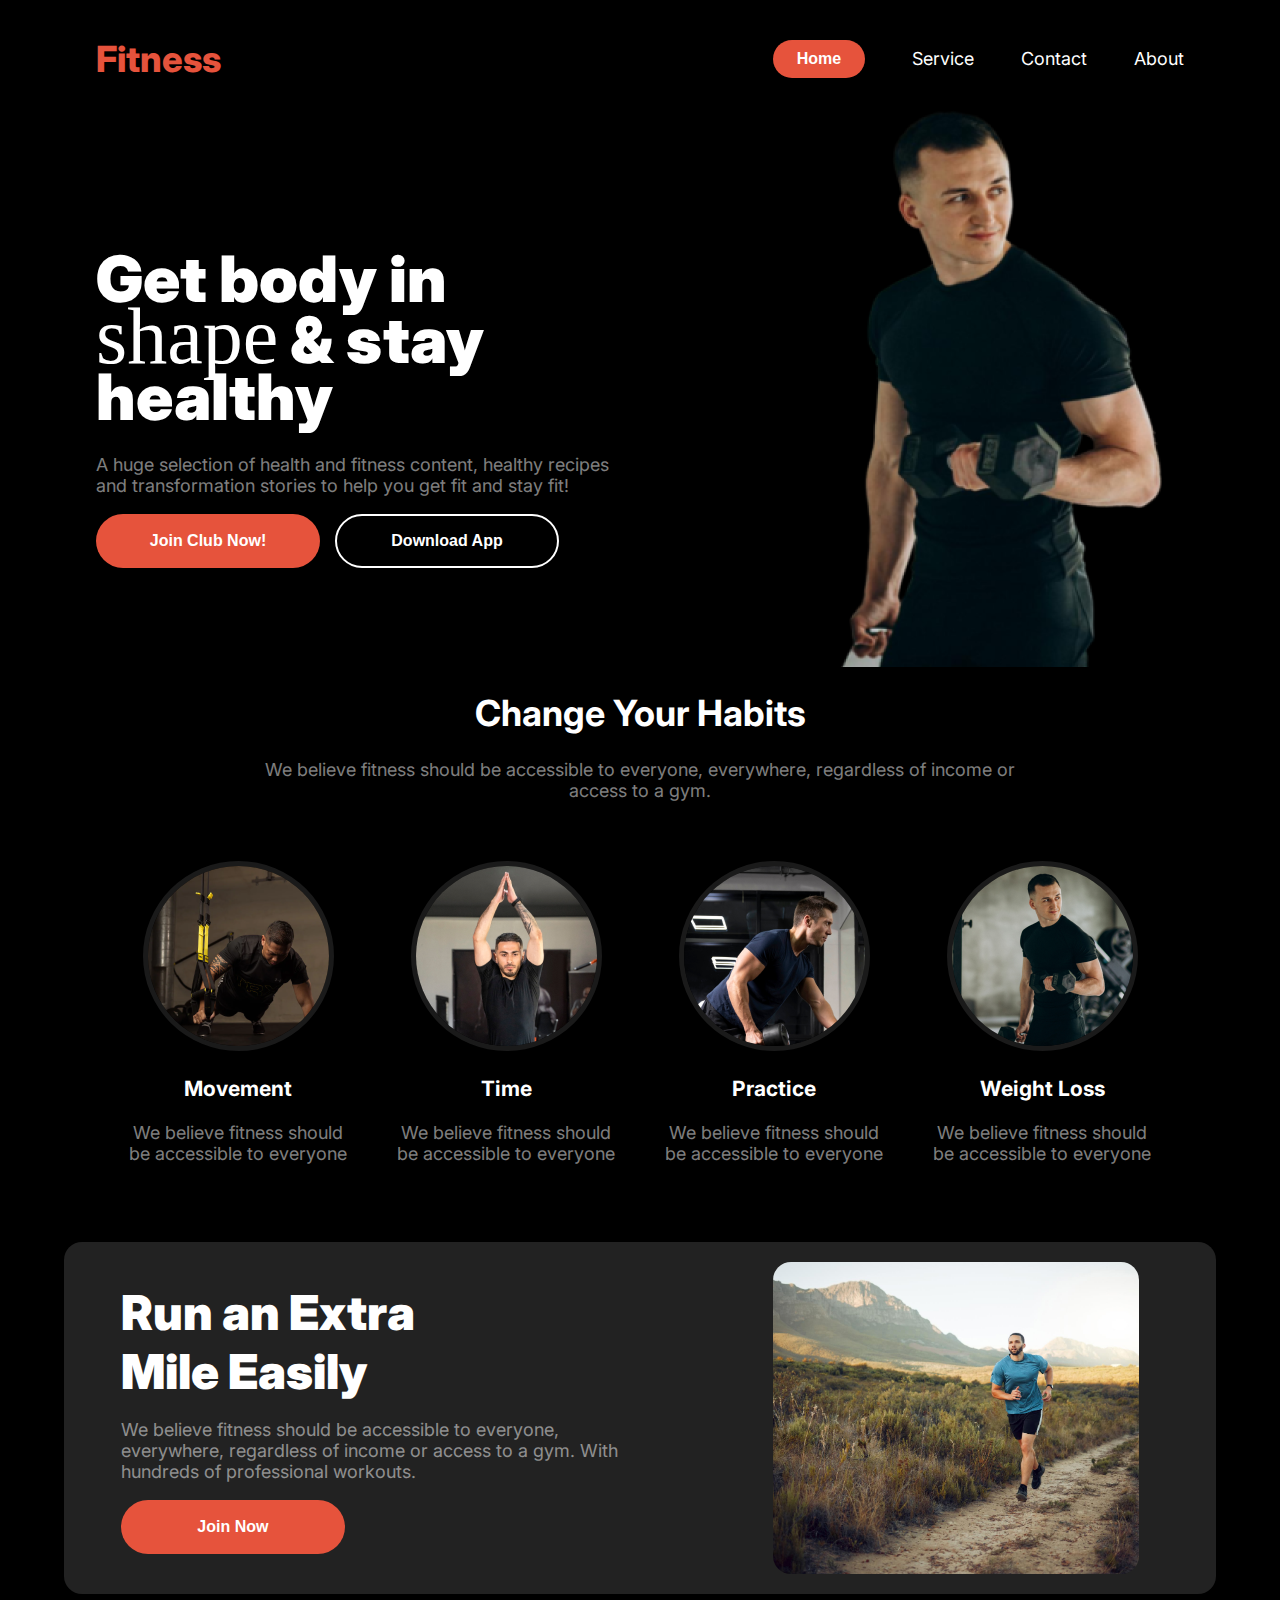
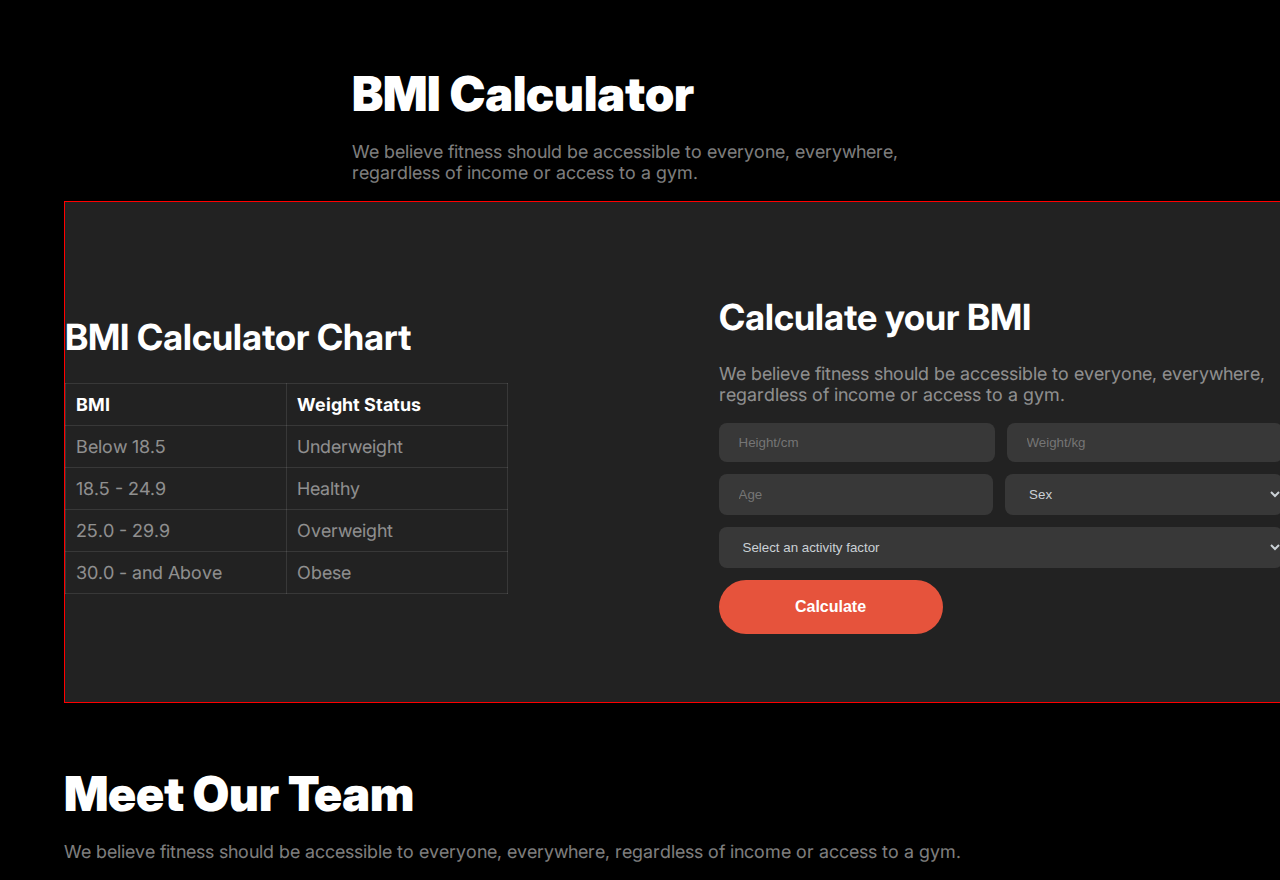
==== styles/index.html @ f42f9c60 "Added team section and BMI calculator" ====
<!DOCTYPE html>
<html lang="en">
<head>
    <meta charset="UTF-8">
    <meta name="viewport" content="width=device-width, initial-scale=1.0">
    <title>Assignment-02</title>
    <link rel="stylesheet" href=".//style.css">
</head>
<body class="inter-font">
    <header>
        <nav class="row-flex">
           <div class="logo">
            Fitness
           </div>
           <div class="side-bar row-flex">
            <div class="ham-burger">
                <i class="fa-regular fa-bars"></i>
            </div>
            <button class="btn-nav">Home</button>
            <p>Service</p>
            <p>Contact</p>
            <p>About</p>
           </div>
        </nav>

       <div class="main-container">
        <div class="main-content">
            <div class="main-text-container">
                <p class="main-text">Get body in <br> <span class="miama">shape</span> & stay <br>healthy</p>
                <p class="description D1">A huge selection of health and fitness content, healthy recipes <br>and transformation stories to help you get fit and stay fit!</p>
            </div>
            <div class="btn-container">
                <button class="btn-primary">Join Club Now!</button>
                <button class="btn-secondary">Download App</button>
            </div>
        </div>
        <img src="/images/Images 2.png" alt="A body BUilder's image" class="img-container">
       </div>
    </header>
    <main>
        <section class="habits">
            <div class="text-container">
                <h1>Change Your Habits</h1>
                <p class="description">We believe fitness should be accessible to everyone, everywhere, regardless of income or <br>
                    access to a gym.</p>
            </div>
            <div class="habit-main-image-container">
                <div class="habit-image-container-1">
                    <img class="img" src="/images/image 3.png" alt="">
                    <h3>Movement</h3>
                    <p class="description">We believe fitness should be accessible to everyone</p>
                </div>
                <div class="habit-image-container-2">
                    <img class="img" src="/images/image 2.png" alt="">
                    <h3>Time</h3>
                    <p class="description">We believe fitness should be accessible to everyone</p>
                </div><div class="habit-image-container-3">
                    <img class="img" src="/images/image 4.png" alt="">
                    <h3>Practice</h3>
                    <p class="description">We believe fitness should be accessible to everyone</p>
                </div>
                <div class="habit-image-container-4">
                    <img class="img" src="/images/image 5.png" alt="">
                    <h3>Weight Loss</h3>
                    <p class="description">We believe fitness should be accessible to everyone</p>
                </div>
            </div>
           </section>
           <section class="run">
            <div class="section-text-container">
                <h1 class="bold-text">Run an Extra <br> 
                    Mile Easily</h1>
                <p class="description">We believe fitness should be accessible to everyone, everywhere, 
                    regardless of income or access to a gym. With hundreds of professional workouts.</p>
                <button class="btn-primary">Join Now</button>
            </div>
            <div class="run-img-container">
                <img class="run-img" src="/images/run.jpg" alt="">
            </div>
           </section>

           <section class="bmi-calculator">
            <div class="bmi-heading">
                <h1 class="bold-text">BMI Calculator</h1>
                <p class="description">We believe fitness should be accessible to everyone, everywhere, 
                    regardless of income or access to a gym.</p>
            </div>
            <div class="bmi-frame">
                <div class="table-container">
                    <h1>BMI Calculator Chart</h1>
                    <table>
                        <tr>
                            <th>BMI </th>
                            <th>Weight Status</th>
                        </tr>
                        <tr>
                            <td>Below 18.5</td>
                            <td>Underweight</td>
                        </tr>
                        <tr>
                            <td>18.5 - 24.9</td>
                            <td>Healthy</td>
                        </tr>
                        <tr>
                            <td>25.0 - 29.9</td>
                            <td>Overweight</td>
                        </tr>
                        <tr>
                            <td>30.0 - and Above</td>
                            <td>Obese</td>
                        </tr>
                    </table>
                </div>
                <div class="calculator-container">
                    <h1>Calculate your BMI</h1>
                    <p class="description">We believe fitness should be accessible to everyone, everywhere, 
                        regardless of income or access to a gym. </p>

                    <div class="input-field">
                        <div class="in-1">
                            <input type="number" name="Height/cm" id="Height" placeholder="Height/cm">
                            <input type="number" name="Weight/kg" id="Weight" placeholder="Weight/kg">
                        </div>
                        <div class="in-2">
                            <input type="number" name="Age" id="Age" placeholder="Age">                 
                            <select id="gender">
                                <option value="disabled selected" >Sex</option>
                                <option value="male">Male</option>
                                <option value="female">Female</option>
                                <option value="other">Other</option>
                            </select>
                        </div>
                        <div class="in-3">
                            <select id="activity">
                                <option value="disabled selected" >Select an activity factor</option>
                                <option value="Active">Active</option>
                                <option value="Inactive">Inactive</option>
                            </select>
                        </div>
                    </div>
                    <button class="btn-primary">Calculate</button>
                </div>
            </div>
           </section>

           <div class="section">
            <h1 class="bold-text">Meet Our Team</h1>
            <p class="description">We believe fitness should be accessible to everyone, everywhere, 
                regardless of income or access to a gym.</p>
           </div>

    </main>
    <footer>

    </footer>
</body>
</html>
---- styles/style.css ----
@import url('https://fonts.googleapis.com/css2?family=Inter:ital,opsz,wght@0,14..32,100..900;1,14..32,100..900&display=swap');
@import url('https://fonts.cdnfonts.com/css/miama');

:root{
    --grey-color: rgba(255, 255, 255, 0.5);
}

body{
    background-color: black;
    max-width: 1440px;
    margin: 0 auto;
}

.inter-font {
    font-family: "Inter", sans-serif;
    font-optical-sizing: auto;
    font-weight: 400px;
    font-size: 18px;
    font-style: normal;
    color: white;
  }

  .miama-font{
    font-family: 'Miama', sans-serif;
    font-optical-sizing: auto;
    font-weight: 400px;
    font-size: 18px;
    font-style: normal;
    color: white;
  }
  

  header{
    width: 85%;
    /* border: 2px solid red; */
    margin: 0 auto;
    /* background: linear-gradient(180.00deg, rgb(17, 17, 17),rgba(119, 119, 119, 0) 100%); */
    margin-top: 30px;
  }


.row-flex{
    display: flex;
    align-items: center;
    justify-content: space-between;
}

.column-flex{
    display: flex;
    flex-direction: column;
}

.bold-text{
    font-size: 48px;
    font-weight: 900;
    margin: 0px;
}

.logo{
    font-weight: 800;
    font-size: 2.25rem;
    color: rgb(230, 83, 60);
}

.ham-burger{
    display: none;
}

.btn-nav{
    width: 92px;
    height: 38px;
    border: none;
    border-radius: 46px;
    background: rgb(230, 83, 60);
    color: white;
    font-weight: 600;
    font-size: 1rem;
}

.side-bar{
    gap: 47px;
}


.header{
    margin: 100px;
}

.main-container{
    display: flex;
    justify-content: space-between;
    align-items: center;
    /* height: 715px; */
}

.btn-primary, .btn-secondary {
    width: 224px;
    height: 54px;
    border: none;
    border-radius: 46px;
    background: rgb(230, 83, 60);
    color: white;
    font-weight: 600;
    font-size: 1rem;
    padding: 16px 40px 16px 40px;
    margin-right: 10px;

}

.btn-secondary{
    background-color: transparent;
    border: 2px solid white;
    border-radius: 46px;

}

.main-text{
    font-weight: 900;
    font-size: 4rem;
    margin-bottom: 28px;
    line-height: 90%;
}

.miama{
    font-family: miama;
    font-weight: 400;
    font-size: 5rem;
}

.description{
    color:var(--grey-color);
}

main{
    /* border: 2px solid red; */
    width: 90%;
    margin: 0 auto;
}

.habits{
    margin-top: 100px;
    text-align: center;
    width: 100%;
    margin: 0 auto;
    /* border: 2px solid red; */
}

.img{
    border-radius: 100%;
    border: 5px solid #1a1a1a;
}

.habit-main-image-container{
    display: flex;
    justify-content: space-between;
    margin-bottom: 100px;
    margin: 60px;
    gap: 40px;
}

/* RUN-section-stsrts-here */

.run{
    /* border: 2px solid red; */
    width: 100%;
    margin: 0 auto;
    display: flex;
    align-items: center;
    justify-content: space-around;
    border-radius: 18px;
    background: rgb(34, 34, 34);
    margin-bottom: 70px;
}

.run-img-container{
    width: 366px;
    height: 312px;
    padding: 20px;
    /* border: 2px solid red; */
}

.run-img{
    width: 100%;
    height: 100%;
    border-radius: 18px;
    object-fit: cover;

}

.section-text-container{
    width: 45%;
}

/* BMI-Calculator-starts-here */

.bmi-calculator{
    min-height: 700px;
}

.bmi-heading{
    max-width: 50%;
    margin: 0 auto ;
}

.bmi-frame{
    width: 1440px;
    height: 500px;
    margin-bottom: 80px;
    /* margin-right: 400px; */
    background:rgb(34, 34, 34);
    border: 1px solid red;
}

table, tr, td, th{
    border-collapse: collapse;
    margin: 20px 0;
    padding: 10px;
    min-width: 200px;
    border: 1px solid rgba(255, 255, 255, 0.1);
    /* padding-left: 30px; */
}

tr th{
    text-align: left;
    padding: 10px;
}

.tr, td{
    font-size: 1em;
    color: var(--grey-color);
}

.bmi-frame{
    display: flex;
    align-items: center;
    justify-content: center;
}

.calculator-container{
    max-width: 40%;
    margin: 0 auto ;
}

.input-field{
    gap: 10px;
}

input{
    border: none;
    border-radius: 8px;
    background: rgba(255, 255, 255, 0.1);
    padding: 12px 40px 12px 20px;
    margin-bottom: 12px;
    margin-right: 12px;
}

#gender, #activity, #Age, #Weight, #Height{
    border: none;
    border-radius: 8px;
    background: rgba(255, 255, 255, 0.1);
    padding: 12px 40px 12px 20px;
    margin-bottom: 12px;
    margin-right: 12px;
    color: rgb(203, 209, 214);
}

.in-1, .in-2{
    display: flex;
}

#Weight, #Height, #Age , #gender{
    width: 45%;
}

#gender{
    width: 56%;
}

#activity{
    width: 98%;
}

/* section-TEAM-starts-here */


















@media (max-width: 576px){

   header, main, footer{
        width: 90%;
        margin: 0 auto;
    }

    .side-bar{
        display: none;
    }

    .ham-burger{
        display: contents;
    }

    .main-container{
        flex-direction: column;
    }

    .habits{
        margin-top: 1px;
    }

    .btn-container{
        margin-bottom: 48px;
        display: flex;
        align-items: center;
        justify-content: center;
    }

    .D1{
        width: 70%;
        margin-top: 28px;
    }

    /* section-habits-starts-here */

    .text-container{
        margin-bottom: 60px;
    }

    .habit-main-image-container{
        flex-direction: column;
        justify-content: space-between;
        margin-bottom: 100px;
        gap: 35px;
    }

    .run{
        flex-direction: column;
        justify-content: space-between;
        align-items: center;
        padding: 20px 10px 20px 10px;
    }

    .run-img-container{
        width: 90%;
        height: auto;
        /* padding: 20px; */
    }

    .section-text-container{
        width: 90%;
        text-align: center;
        align-items: center;
        margin-bottom: 30px;
    }



}
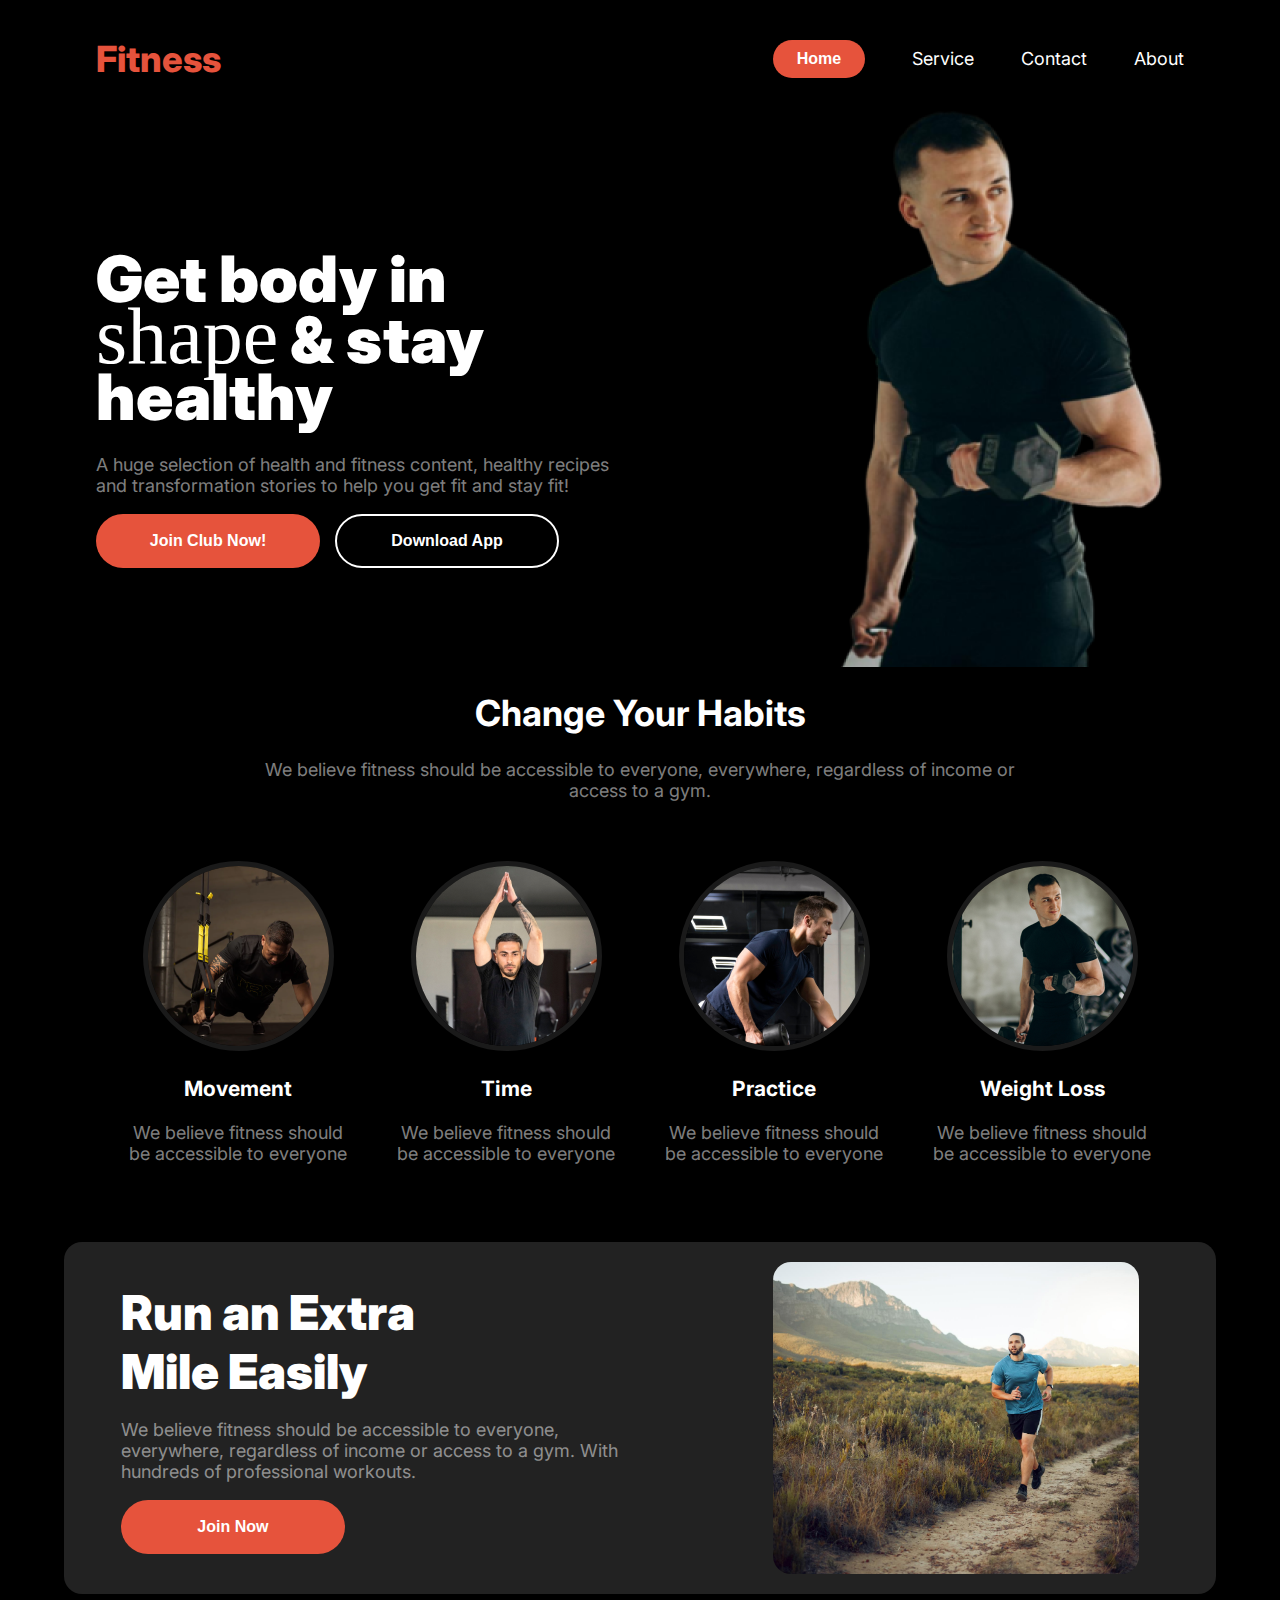
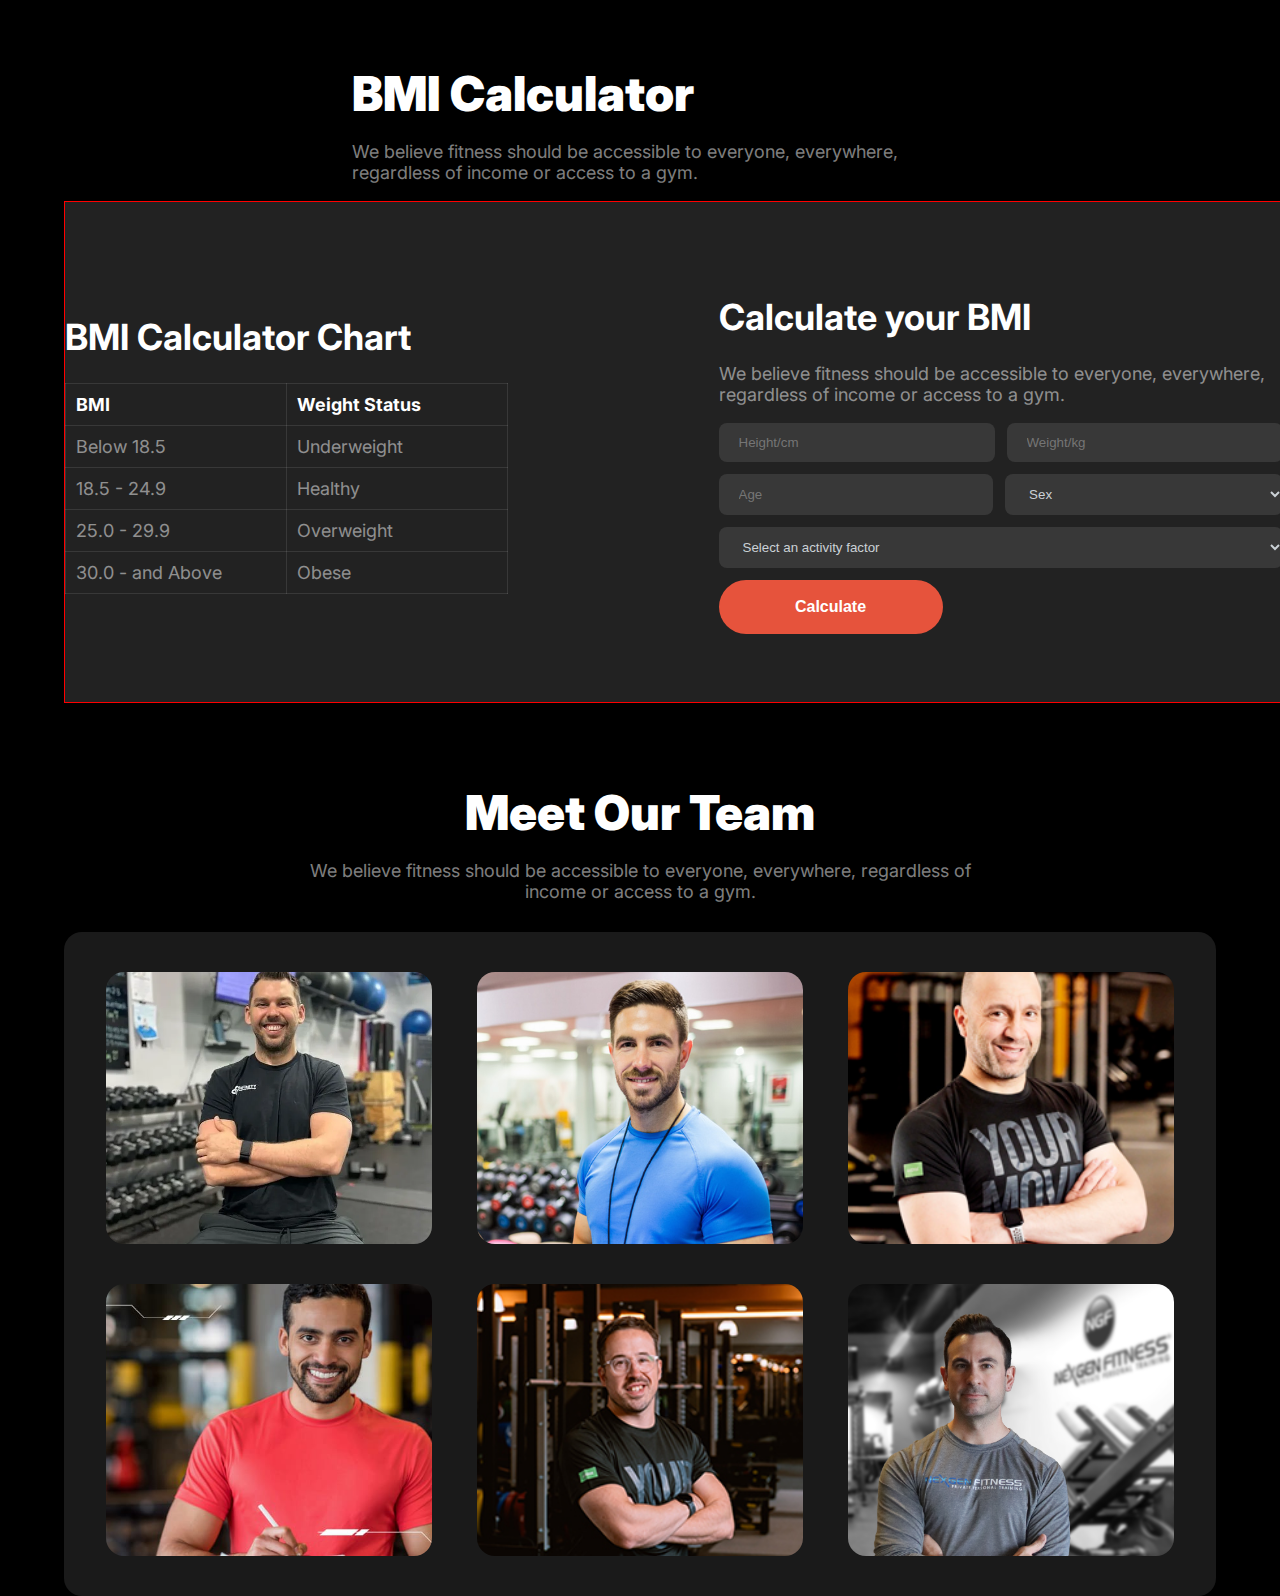
==== commit 7506968b: "Added team sectin and responsiveness" ====
--- a/styles/index.html
+++ b/styles/index.html
@@ -34,7 +34,7 @@
                 <button class="btn-secondary">Download App</button>
             </div>
         </div>
-        <img src="/images/Images 2.png" alt="A body BUilder's image" class="img-container">
+        <img src="/images/Images 2.png" alt="A body BUilder's image" class="builder-img-container">
        </div>
     </header>
     <main>
@@ -143,10 +143,29 @@
             </div>
            </section>
 
-           <div class="section">
-            <h1 class="bold-text">Meet Our Team</h1>
+           <div class="section-meet">
+            <div class="meet-heading">
+                <h1 class="bold-text">Meet Our Team</h1>
             <p class="description">We believe fitness should be accessible to everyone, everywhere, 
                 regardless of income or access to a gym.</p>
+            </div>
+            <div class="team-container">
+                <!-- <div class="dabba">dabba-1</div>
+                <div class="dabba">dabba-2</div>
+                <div class="dabba">dabba-3</div>
+                <div class="dabba">dabba-4</div>
+                <div class="dabba">dabba-5</div>
+                <div class="dabba">dabba-6</div> -->
+
+
+
+                <div class="img-container"><img src="/images/trainer1.png" alt=""></div>
+                <div class="img-container"><img src="/images/trainer2.png" alt=""> </div>
+                <div class="img-container"><img src="/images/trainer3.png" alt=""> </div>
+                <div class="img-container"><img src="/images/trainer4.png" alt=""> </div>
+                <div class="img-container"><img src="/images/trainer5.png" alt=""> </div>
+                <div class="img-container"><img src="/images/trainer6.png" alt=""> </div>
+            </div>
            </div>
 
     </main>
--- a/styles/style.css
+++ b/styles/style.css
@@ -193,9 +193,9 @@
 
 /* BMI-Calculator-starts-here */
 
-.bmi-calculator{
+/* .bmi-calculator{
     min-height: 700px;
-}
+} */
 
 .bmi-heading{
     max-width: 50%;
@@ -282,6 +282,40 @@
 
 /* section-TEAM-starts-here */
 
+.meet-heading{
+    text-align: center;
+    max-width: 60%;
+    margin: 0 auto;
+    margin-bottom: 30px ;
+}
+
+
+.team-container{
+    /* border: 2px solid red; */
+    border-radius: 18px;
+    background: rgba(255, 255, 255, 0.1);
+    padding: 20px;
+
+    display: grid;
+    grid-template-columns: 1fr 1fr 1fr;
+
+}
+
+.img-container{
+    width: 326px;
+    height: 272px; 
+    border-radius: 18px;
+    margin: 20px auto;
+    /* border: 2px solid rgb(255, 242, 0); */
+}
+
+.img-container> img{
+    /* border: 1px solid aquamarine; */
+    border-radius: 18px;
+    width: 100%;
+    height: 100%;
+    object-fit: cover;
+}
 
 
 
@@ -367,6 +401,28 @@
         margin-bottom: 30px;
     }
 
+    .bmi-frame{
+        flex-direction: column;
+    }
+
+    .bmi-frame{
+        width: 100%;
+        height: auto;
+        margin: 10px auto;
+        border: 1px solid red;
+        padding-top: 20px;
+        padding-bottom: 40px;
+    }
+
+    .bmi-heading{
+        max-width: 90%;
+        margin-bottom: 20px;
+    }
+
+    .calculator-container{
+        max-width: 90%;
+    }
+
 
 
 }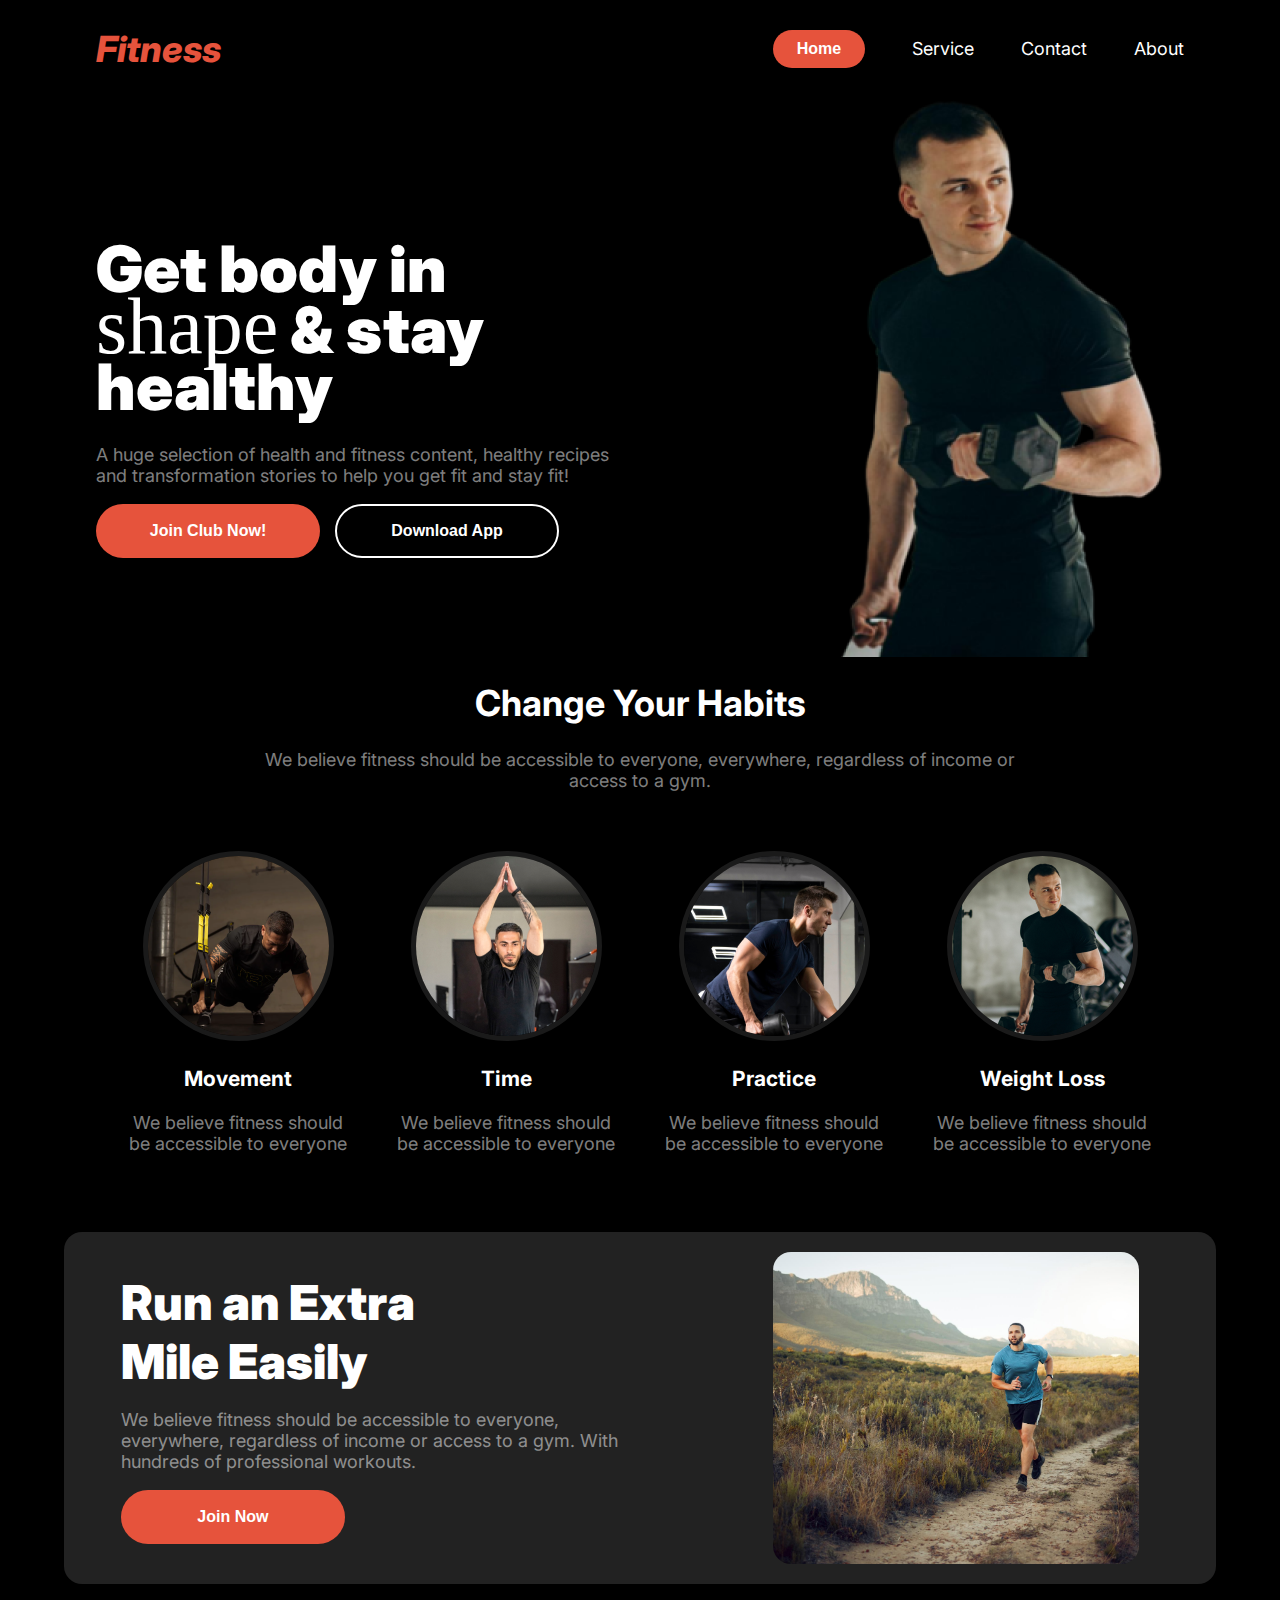
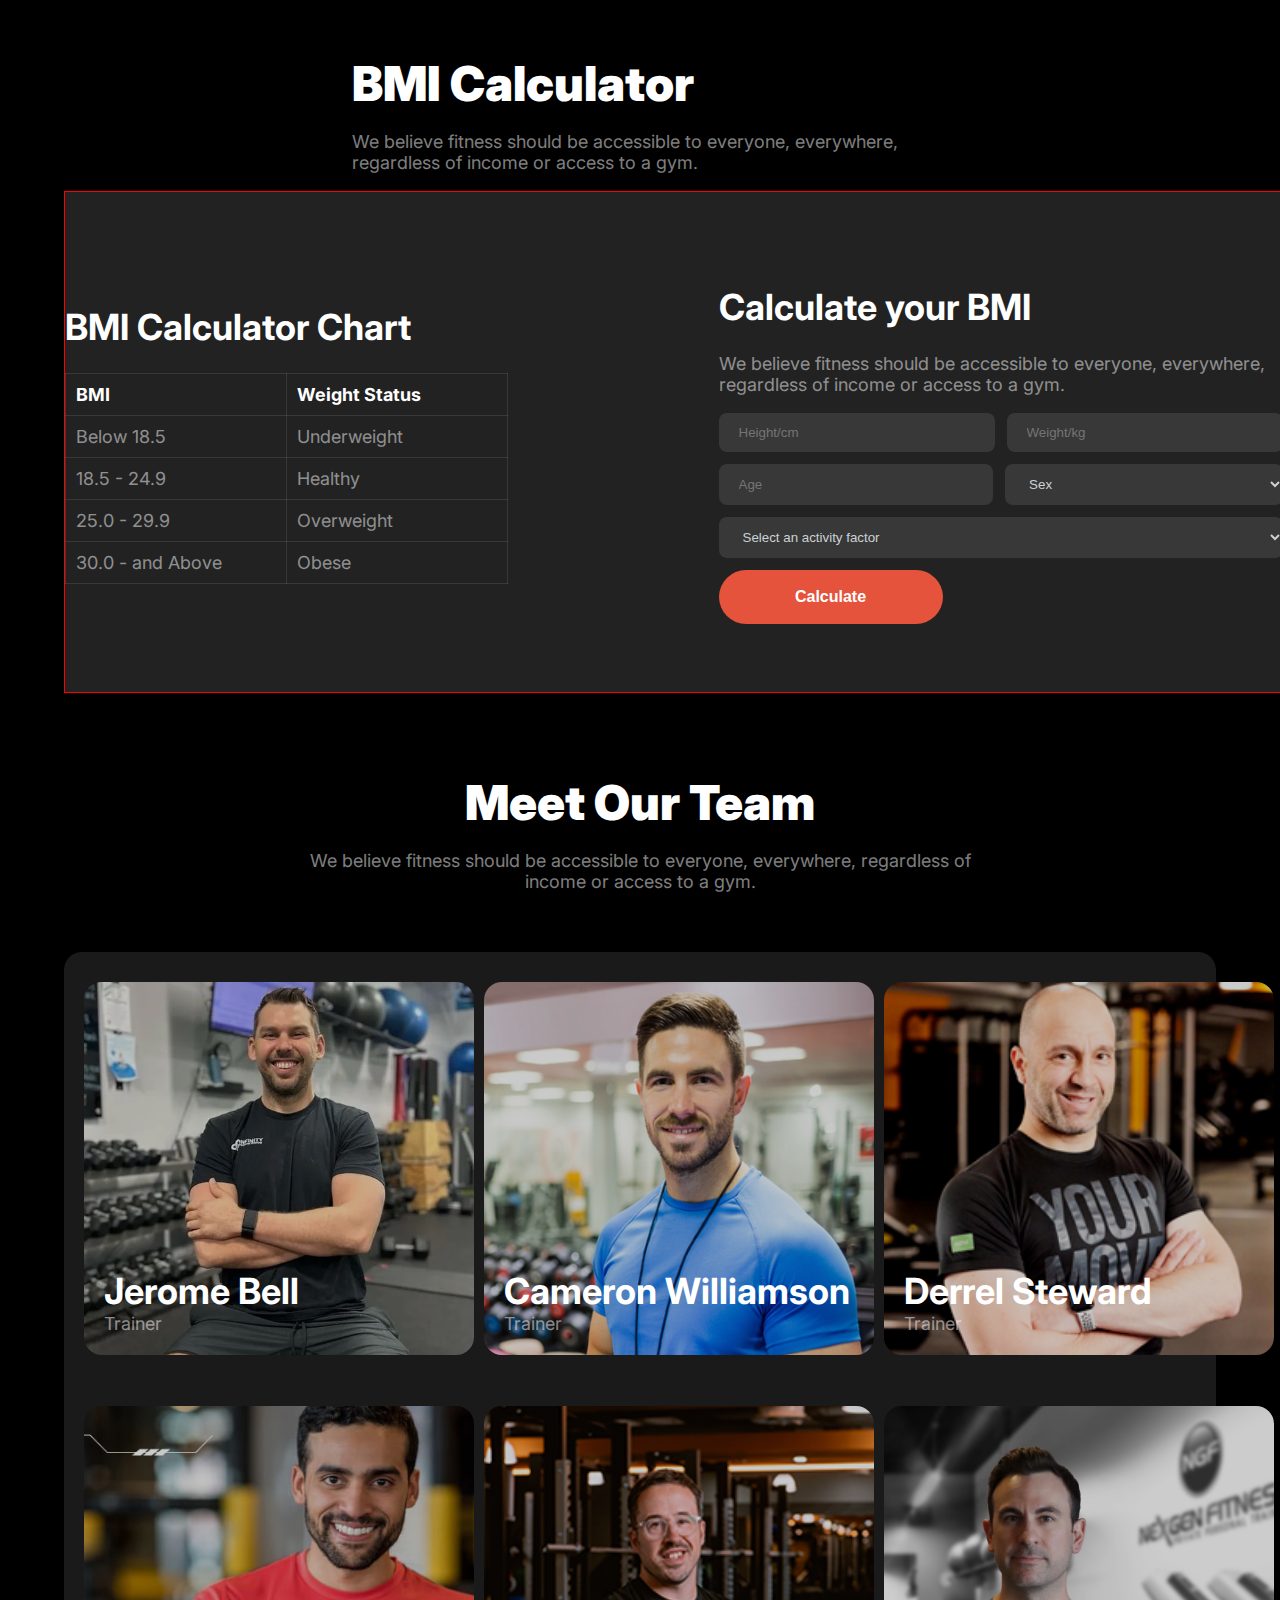
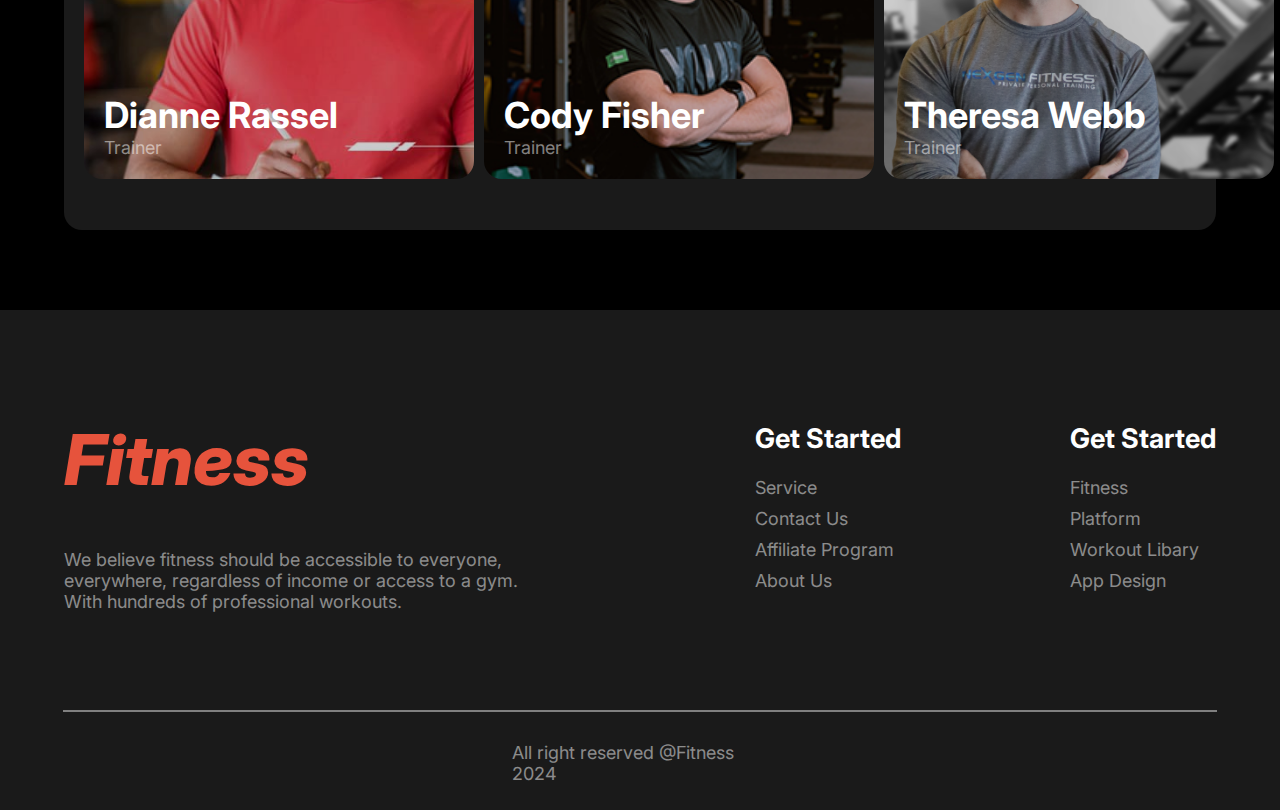
==== commit 17424ca4: "Added footer and made it responsive overall" ====
--- a/styles/index.html
+++ b/styles/index.html
@@ -143,34 +143,112 @@
             </div>
            </section>
 
-           <div class="section-meet">
-            <div class="meet-heading">
-                <h1 class="bold-text">Meet Our Team</h1>
-            <p class="description">We believe fitness should be accessible to everyone, everywhere, 
-                regardless of income or access to a gym.</p>
-            </div>
-            <div class="team-container">
-                <!-- <div class="dabba">dabba-1</div>
-                <div class="dabba">dabba-2</div>
-                <div class="dabba">dabba-3</div>
-                <div class="dabba">dabba-4</div>
-                <div class="dabba">dabba-5</div>
-                <div class="dabba">dabba-6</div> -->
-
-
-
-                <div class="img-container"><img src="/images/trainer1.png" alt=""></div>
-                <div class="img-container"><img src="/images/trainer2.png" alt=""> </div>
-                <div class="img-container"><img src="/images/trainer3.png" alt=""> </div>
-                <div class="img-container"><img src="/images/trainer4.png" alt=""> </div>
-                <div class="img-container"><img src="/images/trainer5.png" alt=""> </div>
-                <div class="img-container"><img src="/images/trainer6.png" alt=""> </div>
-            </div>
-           </div>
-
+           <section class="meet-section">
+            <div class="section-meet">
+                <div class="meet-heading">
+                    <h1 class="bold-text">Meet Our Team</h1>
+                <p class="description">We believe fitness should be accessible to everyone, everywhere, 
+                    regardless of income or access to a gym.</p>
+                </div>
+                <div class="team-container">
+                    <div class="team-card-container">
+                        <div class="img-container"><img src="/images/trainer1.png" alt="">
+                            <div class="trainer-name">
+                                <h1>Jerome Bell</h1>
+                                <p class="description">
+                                    Trainer
+                                </p>
+                            </div>
+                        </div>
+                    </div>
+
+                    <div class="team-card-container">
+                        <div class="img-container"><img src="/images/trainer2.png" alt="">
+                            <div class="trainer-name">
+                                <h1>Cameron Williamson</h1>
+                                <p class="description">
+                                    Trainer
+                                </p>
+                            </div>
+                        </div>
+                    </div>
+                    <div class="team-card-container">
+                        <div class="img-container"><img src="/images/trainer3.png" alt="">
+                            <div class="trainer-name">
+                                <h1>Derrel Steward</h1>
+                                <p class="description">
+                                    Trainer
+                                </p>
+                            </div>
+                        </div>
+                    </div>
+                    <div class="team-card-container">
+                        <div class="img-container"><img src="/images/trainer4.png" alt="">
+                            <div class="trainer-name">
+                                <h1>Dianne Rassel</h1>
+                                <p class="description">
+                                    Trainer
+                                </p>
+                            </div>
+                        </div>
+                    </div>
+                    <div class="team-card-container">
+                        <div class="img-container"><img src="/images/trainer5.png" alt="">
+                            <div class="trainer-name">
+                                <h1>Cody Fisher</h1>
+                                <p class="description">
+                                    Trainer
+                                </p>
+                            </div>
+                        </div>
+                    </div>
+                    <div class="team-card-container">
+                        <div class="img-container"><img src="/images/trainer6.png" alt="">
+                            <div class="trainer-name">
+                                <h1>Theresa Webb</h1>
+                                <p class="description">
+                                    Trainer
+                                </p>
+                            </div>
+                        </div>
+                    </div>
+                    
+                    <!-- <div class="img-container"><img src="/images/trainer2.png" alt=""> </div>
+                    <div class="img-container"><img src="/images/trainer3.png" alt=""> </div>
+                    <div class="img-container"><img src="/images/trainer4.png" alt=""> </div>
+                    <div class="img-container"><img src="/images/trainer5.png" alt=""> </div>
+                    <div class="img-container"><img src="/images/trainer6.png" alt=""> </div> -->
+                </div>
+               </div>
+           </section>
     </main>
+
     <footer>
-
+        <div class="footer-content row-flex">
+            <div class="fitness-area">
+                <h1 class="logo footer-logo">Fitness</h1>
+                <p class="description">We believe fitness should be accessible to everyone, everywhere, regardless of income or access to a gym.
+                      With hundreds of professional workouts.</p>
+            </div>
+            <div class="get-started-area row-flex">
+                <div class="get-started-left">
+                    <h2>Get Started</h2>
+                    <li>Service</li>
+                    <li>Contact Us</li>
+                    <li>Affiliate Program</li>
+                    <li>About Us</li>
+                </div>
+                <div class="get-started-right">
+                    <h2>Get Started</h2>
+                    <li>Fitness</li>
+                    <li>Platform</li>
+                    <li>Workout Libary</li>
+                    <li>App Design</li>
+                </div>
+            </div>
+        </div>
+        <hr style="border: 1px solid grey;">
+        <p class="right">All right reserved @Fitness 2024</p>
     </footer>
 </body>
 </html>--- a/styles/style.css
+++ b/styles/style.css
@@ -35,7 +35,7 @@
     /* border: 2px solid red; */
     margin: 0 auto;
     /* background: linear-gradient(180.00deg, rgb(17, 17, 17),rgba(119, 119, 119, 0) 100%); */
-    margin-top: 30px;
+    margin-top: 20px;
   }
 
 
@@ -59,6 +59,7 @@
 .logo{
     font-weight: 800;
     font-size: 2.25rem;
+    font-style: italic;
     color: rgb(230, 83, 60);
 }
 
@@ -282,11 +283,15 @@
 
 /* section-TEAM-starts-here */
 
+.meet-section{
+    margin-bottom: 80px;
+}
+
 .meet-heading{
     text-align: center;
     max-width: 60%;
     margin: 0 auto;
-    margin-bottom: 30px ;
+    margin-bottom: 60px ;
 }
 
 
@@ -295,27 +300,86 @@
     border-radius: 18px;
     background: rgba(255, 255, 255, 0.1);
     padding: 20px;
-
     display: grid;
     grid-template-columns: 1fr 1fr 1fr;
-
+    gap: 10px;
 }
 
 .img-container{
-    width: 326px;
-    height: 272px; 
+    width: 390px;
+    height: 90%;
     border-radius: 18px;
-    margin: 20px auto;
-    /* border: 2px solid rgb(255, 242, 0); */
+    margin: 10px auto;
 }
 
 .img-container> img{
-    /* border: 1px solid aquamarine; */
     border-radius: 18px;
     width: 100%;
     height: 100%;
     object-fit: cover;
-}
+    filter: brightness(.8);
+}
+
+.team-card-container{
+    position: relative;
+}
+
+.trainer-name{
+    position: absolute;
+    bottom: 10%;
+    line-height: 40%;
+    margin-left: 20px;
+}
+
+/* Footer-section-stars-here */
+
+footer{
+    max-width: 1440px;
+    background: rgba(255, 255, 255, 0.1);
+    min-height: 500px;
+    margin: 0 auto;
+}
+
+.footer-content{
+    width: 90%;
+    margin: 0 auto;
+    padding-top: 60px;
+}
+
+.footer-logo{
+    font-size: 70px;
+    font-weight: 800;
+    font-style: italic;
+}
+
+.fitness-area{
+    width: 40%;
+}
+
+.get-started-area{
+    width: 40%;
+}
+
+li{
+    list-style-type: none;
+    margin-bottom: 10px;
+    color: var(--grey-color);
+}
+
+hr{
+    width: 90%;
+    margin: 0 auto;
+    margin-top: 80px;
+    margin-bottom: 30px;
+}
+
+.right{
+    width: 20%;
+    margin: 0 auto;
+    color: var(--grey-color);
+}
+
+
 
 
 
@@ -423,6 +487,59 @@
         max-width: 90%;
     }
 
+    .bmi-calculator{
+        margin-bottom: 20px;
+    }
+
+    /* Team-section-starts-here */
+
+    .team-container{
+        /* border: 2px solid red; */
+        grid-template-columns: 1fr;
+    }
+
+    .img-container{
+        height: 350px;
+        width: 450px;
+        /* border: 2px solid red; */
+    }
+
+    .footer-content{
+        flex-direction: column;
+        padding-top: 20px;
+
+    }
+
+    .fitness-area{
+        width: 75%;
+        margin-top: 10px;
+        text-align: left;
+        margin-right: 20%;
+    }
+
+    .get-started-area{
+        width: 95%;
+        flex-direction: column;
+        align-items: start;
+        margin-top: 30px;
+    }
+
+    hr{
+        margin-top: 30px;
+        margin-bottom: 30px;
+    }
+
+    .right{
+        width: 90%;
+        text-align: center;
+        padding-bottom: 30px;
+        margin-bottom: 30px;
+    }
+
+   
+
+
+
 
 
 }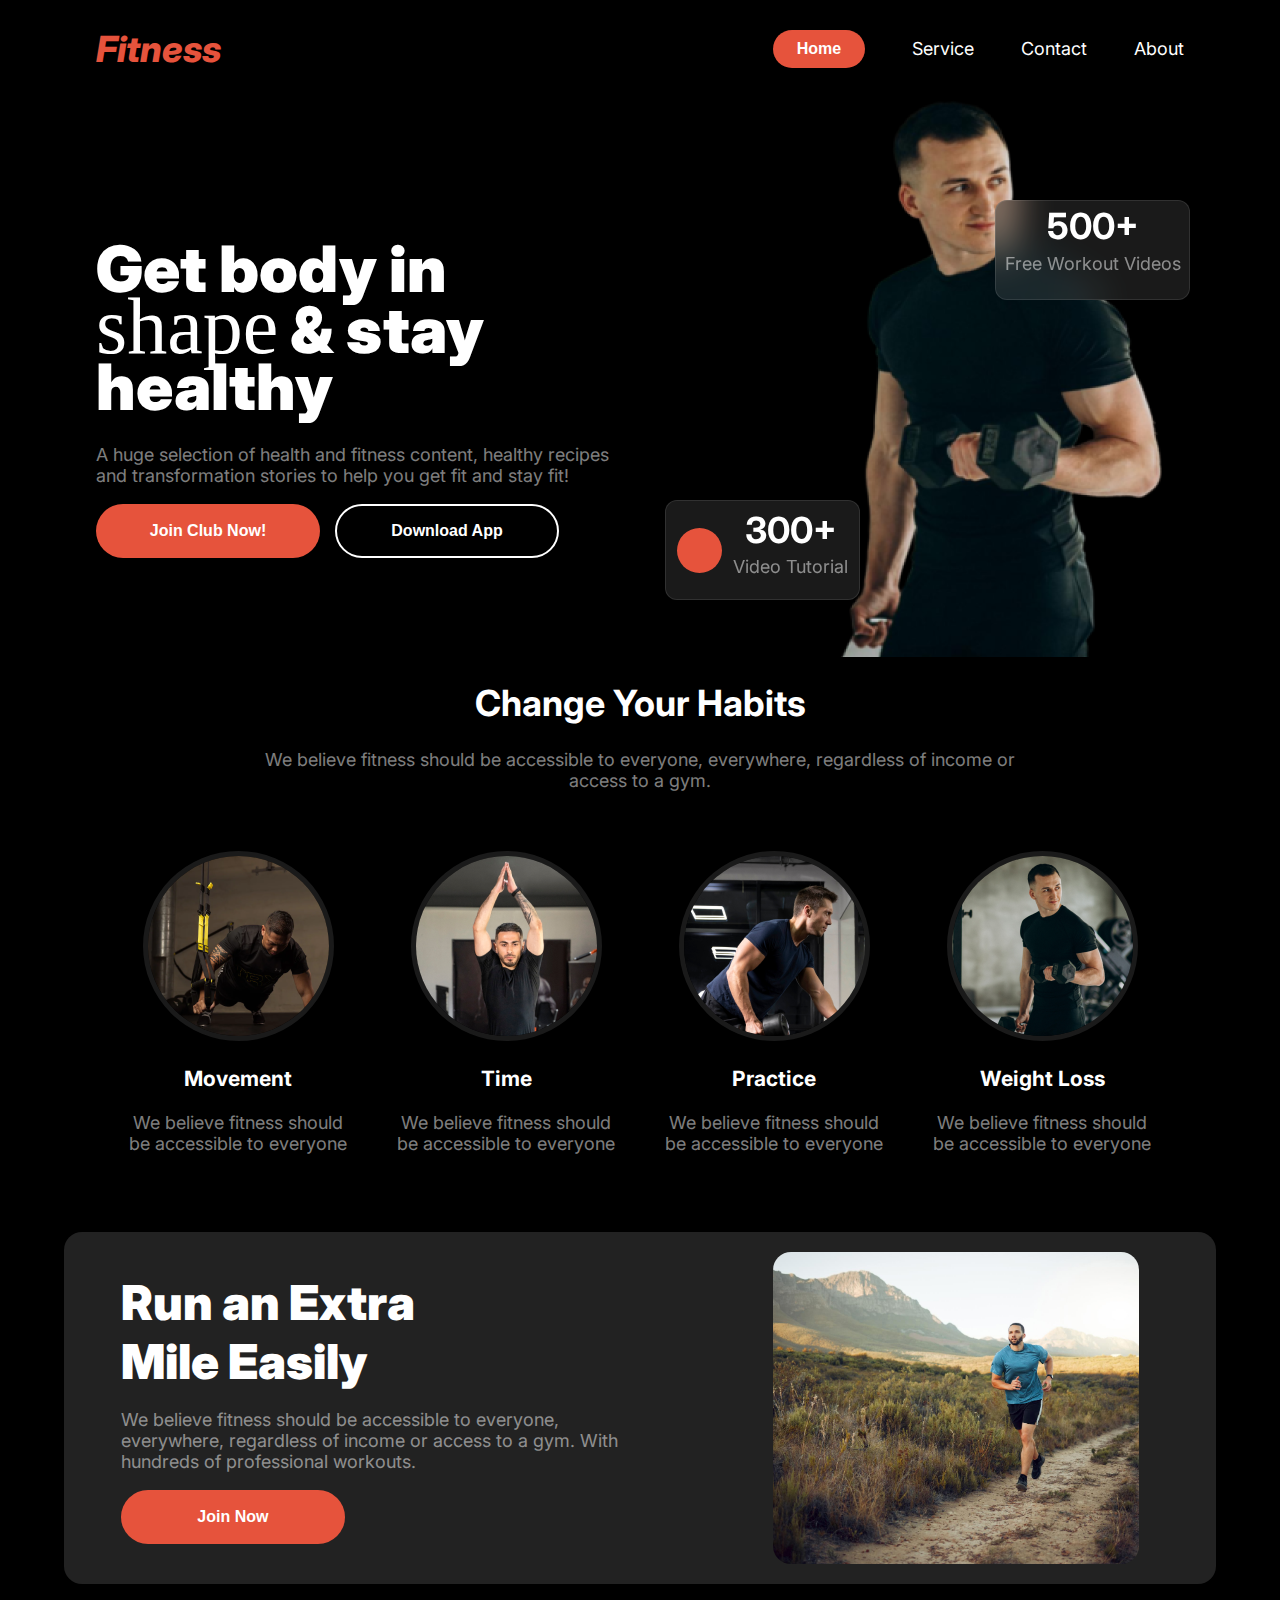
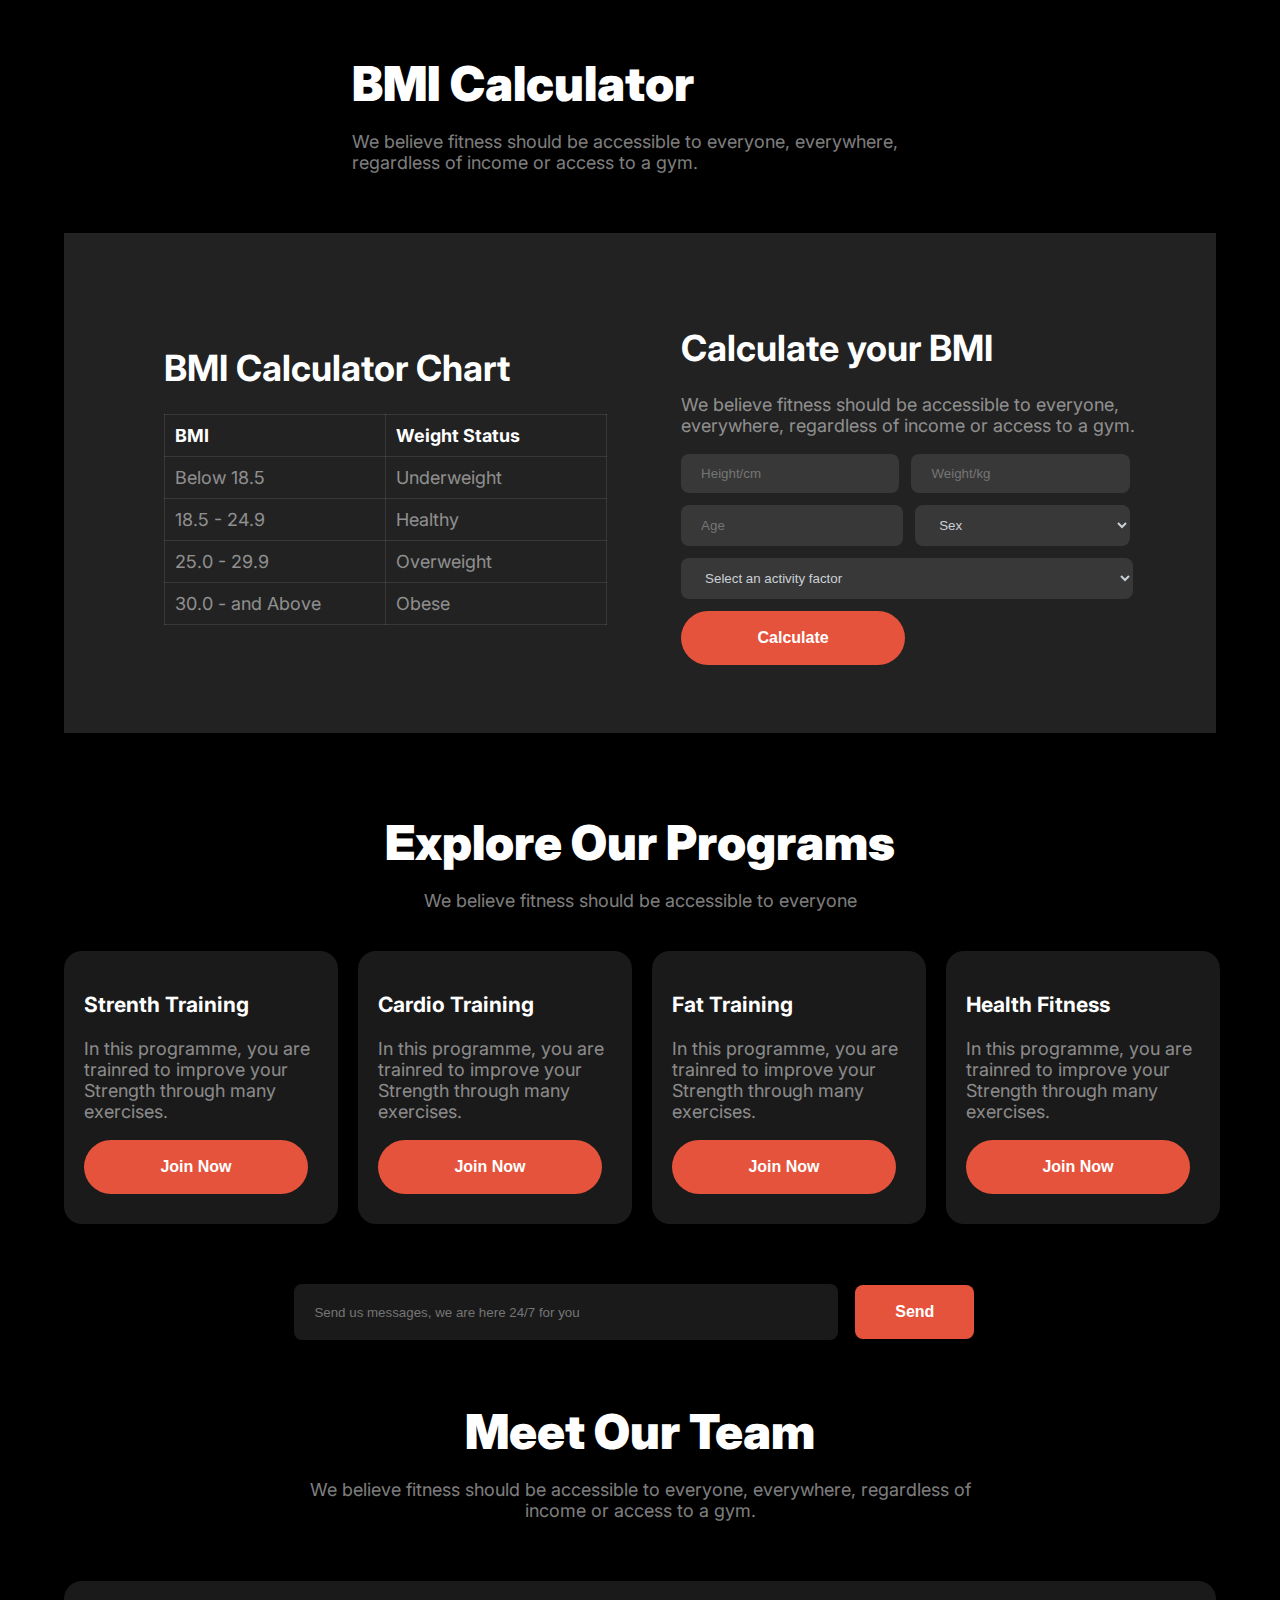
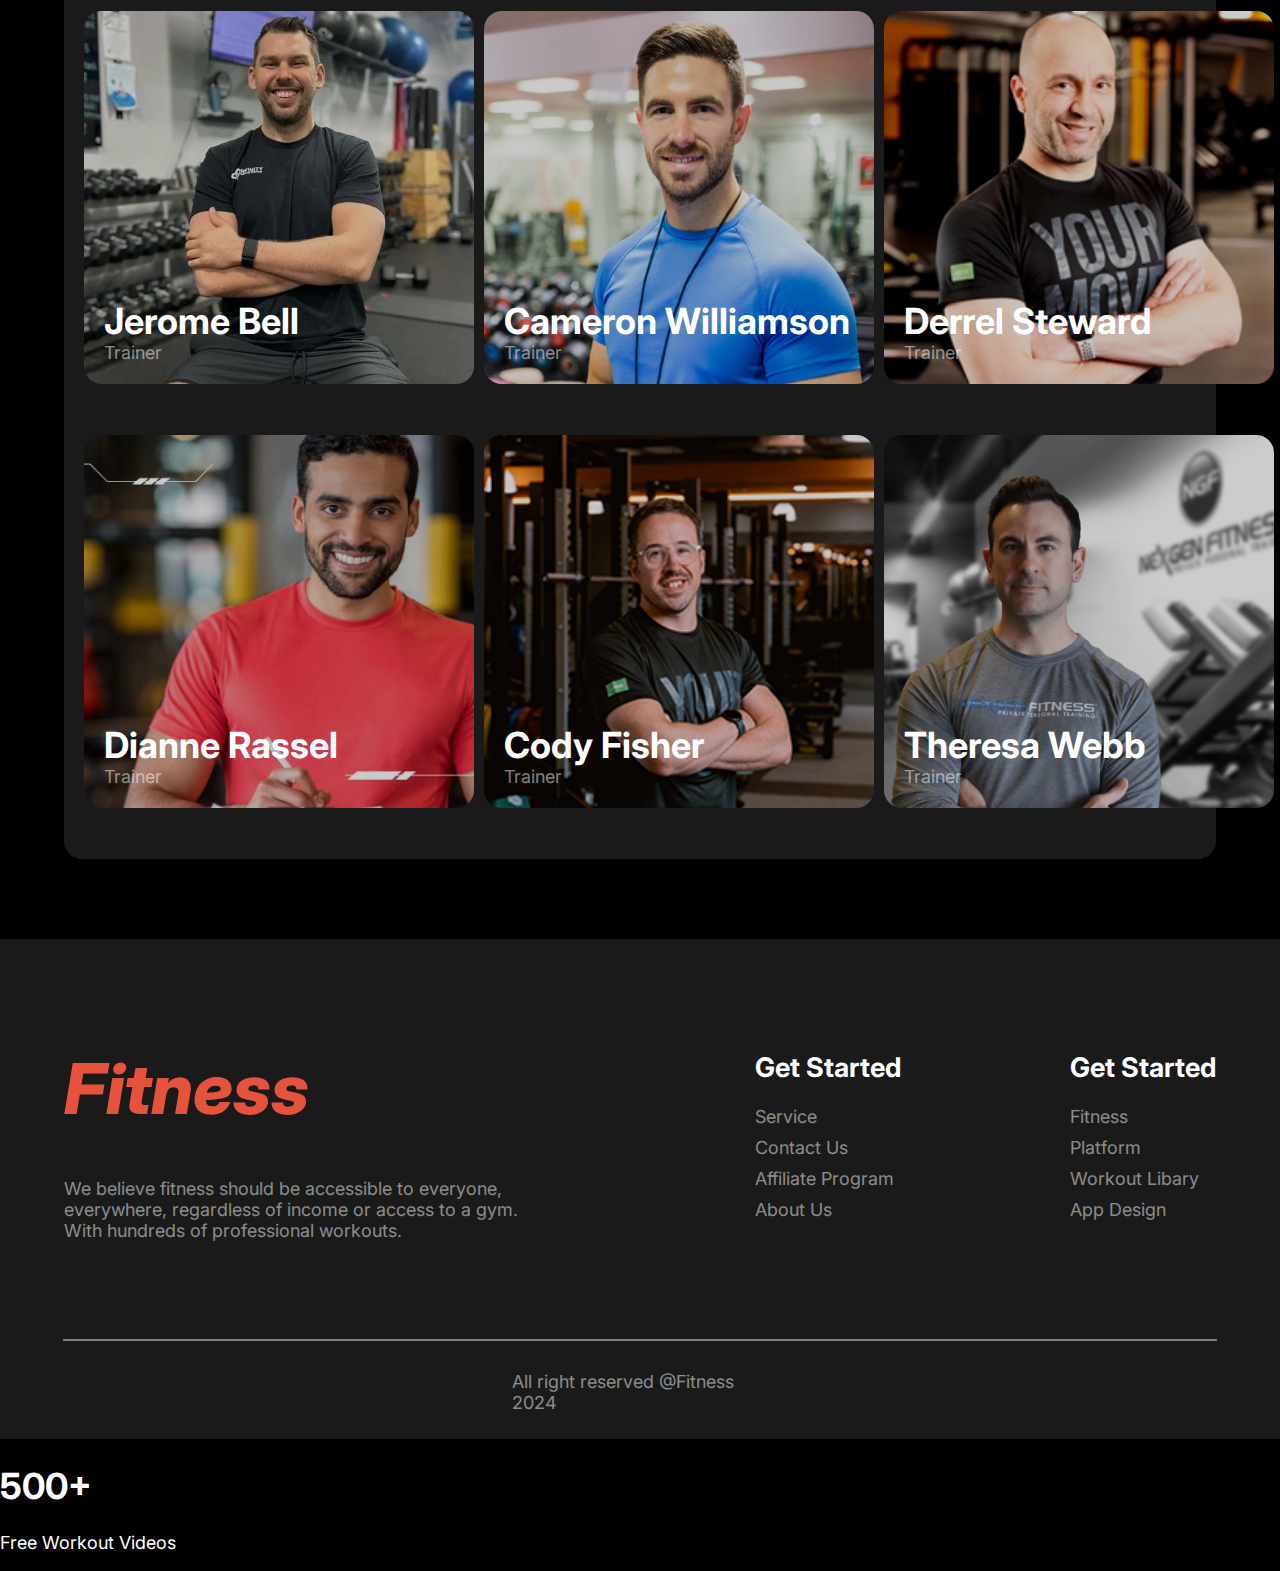
==== commit ec961a8d: "added rest of the sections and made them responsive" ====
--- a/styles/index.html
+++ b/styles/index.html
@@ -5,6 +5,7 @@
     <meta name="viewport" content="width=device-width, initial-scale=1.0">
     <title>Assignment-02</title>
     <link rel="stylesheet" href=".//style.css">
+    <link rel="stylesheet" href="https://cdnjs.cloudflare.com/ajax/libs/font-awesome/6.6.0/css/all.min.css" integrity="sha512-Kc323vGBEqzTmouAECnVceyQqyqdsSiqLQISBL29aUW4U/M7pSPA/gEUZQqv1cwx4OnYxTxve5UMg5GT6L4JJg==" crossorigin="anonymous" referrerpolicy="no-referrer" />
 </head>
 <body class="inter-font">
     <header>
@@ -13,14 +14,14 @@
             Fitness
            </div>
            <div class="side-bar row-flex">
-            <div class="ham-burger">
-                <i class="fa-regular fa-bars"></i>
-            </div>
             <button class="btn-nav">Home</button>
             <p>Service</p>
             <p>Contact</p>
             <p>About</p>
            </div>
+           <div class="ham-burger">
+            <i class="fa-solid fa-bars"></i>
+           </div>
         </nav>
 
        <div class="main-container">
@@ -35,6 +36,18 @@
             </div>
         </div>
         <img src="/images/Images 2.png" alt="A body BUilder's image" class="builder-img-container">
+       </div>
+       <div class="floating-card">
+        <h1 class="floating-header">500+</h1>
+        <p class="description">Free Workout Videos</p>
+       </div>
+
+       <div class="floating-card floating-card-2">
+        <div class="ellipse"></div>
+        <div>
+        <h1 class="floating-header">300+</h1>
+        <p class="description">Video Tutorial</p>
+        </div>
        </div>
     </header>
     <main>
@@ -143,6 +156,63 @@
             </div>
            </section>
 
+           <section class="new-addition">
+            <div class="new-heading">
+                <h1 class="bold-text">Explore Our Programs</h1>
+                <p class="description">We believe fitness should be accessible to everyone</p>
+            </div>
+            <div class="card-container">
+                <div class="card">
+                    <i class="fa-solid fa-dumbbell"></i>
+                    <h3>Strenth Training</h3>
+                    <p class="description">In this programme, you are trainred to improve your Strength
+                        through many exercises.
+                    </p>
+                    <button class="btn-primary">
+                        Join Now
+                    </button>
+                </div>
+
+                <div class="card">
+                    <i class="fa-solid fa-person-running"></i>
+                    <h3>Cardio Training</h3>
+                    <p class="description">In this programme, you are trainred to improve your Strength
+                        through many exercises.
+                    </p>
+                    <button class="btn-primary">
+                        Join Now
+                    </button>
+                </div>
+
+                <div class="card">
+                    <i class="fa-solid fa-fire"></i>
+                    <h3>Fat Training</h3>
+                    <p class="description">In this programme, you are trainred to improve your Strength
+                        through many exercises.
+                    </p>
+                    <button class="btn-primary">
+                        Join Now
+                    </button>
+                </div>
+
+                <div class="card">
+                    <i class="fa-solid fa-bolt"></i>
+                    <h3>Health Fitness</h3>
+                    <p class="description">In this programme, you are trainred to improve your Strength
+                        through many exercises.
+                    </p>
+                    <button class="btn-primary">
+                        Join Now
+                    </button>
+                </div>
+            </div>
+
+            <div class="send-message-container">
+                <input type="text" name="Send us messages" id="send-message" placeholder="Send us messages, we are here 24/7 for you">
+                <button class="btn-primary btn">Send</button>
+            </div>
+           </section>
+
            <section class="meet-section">
             <div class="section-meet">
                 <div class="meet-heading">
@@ -212,12 +282,6 @@
                             </div>
                         </div>
                     </div>
-                    
-                    <!-- <div class="img-container"><img src="/images/trainer2.png" alt=""> </div>
-                    <div class="img-container"><img src="/images/trainer3.png" alt=""> </div>
-                    <div class="img-container"><img src="/images/trainer4.png" alt=""> </div>
-                    <div class="img-container"><img src="/images/trainer5.png" alt=""> </div>
-                    <div class="img-container"><img src="/images/trainer6.png" alt=""> </div> -->
                 </div>
                </div>
            </section>
@@ -250,5 +314,11 @@
         <hr style="border: 1px solid grey;">
         <p class="right">All right reserved @Fitness 2024</p>
     </footer>
+    <section class="demo">
+        <div class="trans-card">
+            <h1>500+</h1>
+            <p>Free Workout Videos</p>
+        </div>
+    </section>
 </body>
 </html>--- a/styles/style.css
+++ b/styles/style.css
@@ -86,6 +86,46 @@
 .header{
     margin: 100px;
 }
+
+.builder-img-container{
+    position: relative;
+}
+
+
+.floating-card{
+    width: 193px;
+    height: 98px;
+    text-align: center;
+    border: 1px solid rgba(255, 255, 255, 0.1);
+    border-radius: 12px;
+    backdrop-filter: blur(20px);
+    background: rgba(255, 255, 255, 0.1);
+
+    position: absolute;
+    top: 200px;
+    right: 90px;
+}
+
+.floating-card-2{
+    top: 500px;
+    right:420px;
+    display: flex;
+    align-items: center;
+    justify-content: space-evenly;
+}
+
+.ellipse {
+    width: 45px;
+    height: 45px;
+    background-color: rgb(230, 83, 60);;
+    border-radius: 50%;
+}
+
+.floating-header{
+    line-height: .1;
+}
+
+
 
 .main-container{
     display: flex;
@@ -206,10 +246,21 @@
 .bmi-frame{
     width: 1440px;
     height: 500px;
+    margin-top: 60px;
     margin-bottom: 80px;
     /* margin-right: 400px; */
     background:rgb(34, 34, 34);
-    border: 1px solid red;
+}
+
+.bmi-frame{
+    display: flex;
+    align-items: center;
+    justify-content: center;
+    width: 100%;
+}
+
+.table-container{
+    margin-left: 100px;
 }
 
 table, tr, td, th{
@@ -229,12 +280,6 @@
 .tr, td{
     font-size: 1em;
     color: var(--grey-color);
-}
-
-.bmi-frame{
-    display: flex;
-    align-items: center;
-    justify-content: center;
 }
 
 .calculator-container{
@@ -281,6 +326,56 @@
     width: 98%;
 }
 
+
+/* section-new-starts-here */
+
+.new-addition{
+    width: 100%;
+}
+
+.new-heading{
+    text-align: center;
+}
+
+.card-container{
+    display: grid;
+    grid-template-columns: 1fr 1fr 1fr 1fr;
+    grid-column-gap: 20px;
+    margin-top: 40px;
+    margin-bottom: 60px;
+}
+
+.card{
+    background: rgba(255, 255, 255, 0.1);
+    padding: 20px;
+    border-radius: 18px;
+    max-width: 250px;
+    padding-bottom: 30px;
+}
+
+.send-message-container{
+    width: 60%;
+    margin: 0 auto;
+    margin-bottom: 50px;
+}
+
+#send-message{
+    width: 70%;
+    height: 32px;
+}
+
+.btn{
+    max-width: fit-content;
+    border-radius: 8px;
+}
+
+
+
+
+
+
+
+
 /* section-TEAM-starts-here */
 
 .meet-section{
@@ -396,7 +491,6 @@
 
 
 
-
 @media (max-width: 576px){
 
    header, main, footer{
@@ -409,7 +503,7 @@
     }
 
     .ham-burger{
-        display: contents;
+        display: block;
     }
 
     .main-container{
@@ -430,6 +524,18 @@
     .D1{
         width: 70%;
         margin-top: 28px;
+    }
+
+    .floating-card{
+        /* width: 193px;
+        height: 98px; */
+        top: 580px;
+        right: 80px;
+    }
+    
+    .floating-card-2{
+        top: 800px;
+        right:300px;
     }
 
     /* section-habits-starts-here */
@@ -491,6 +597,42 @@
         margin-bottom: 20px;
     }
 
+    /* new-section-stars-here */
+
+
+
+    .card-container{
+        grid-template-columns: 1fr;
+        grid-row-gap: 20px;
+        margin-bottom: 50px;
+    }
+    
+    .card{
+        padding: 10px;
+        max-width: 90%;
+        margin: 0 auto;
+        padding-bottom: 20px;
+    }
+
+    .new-addition{
+        margin-top: 30px;
+    }
+
+    .new-heading{
+        width: 90%;
+        margin: 0 auto;
+    }
+
+    .send-message-container{
+        width: 100%;
+        margin-left: 32px;
+
+    }
+    
+    #send-message{
+        width: 50%;
+    }
+
     /* Team-section-starts-here */
 
     .team-container{
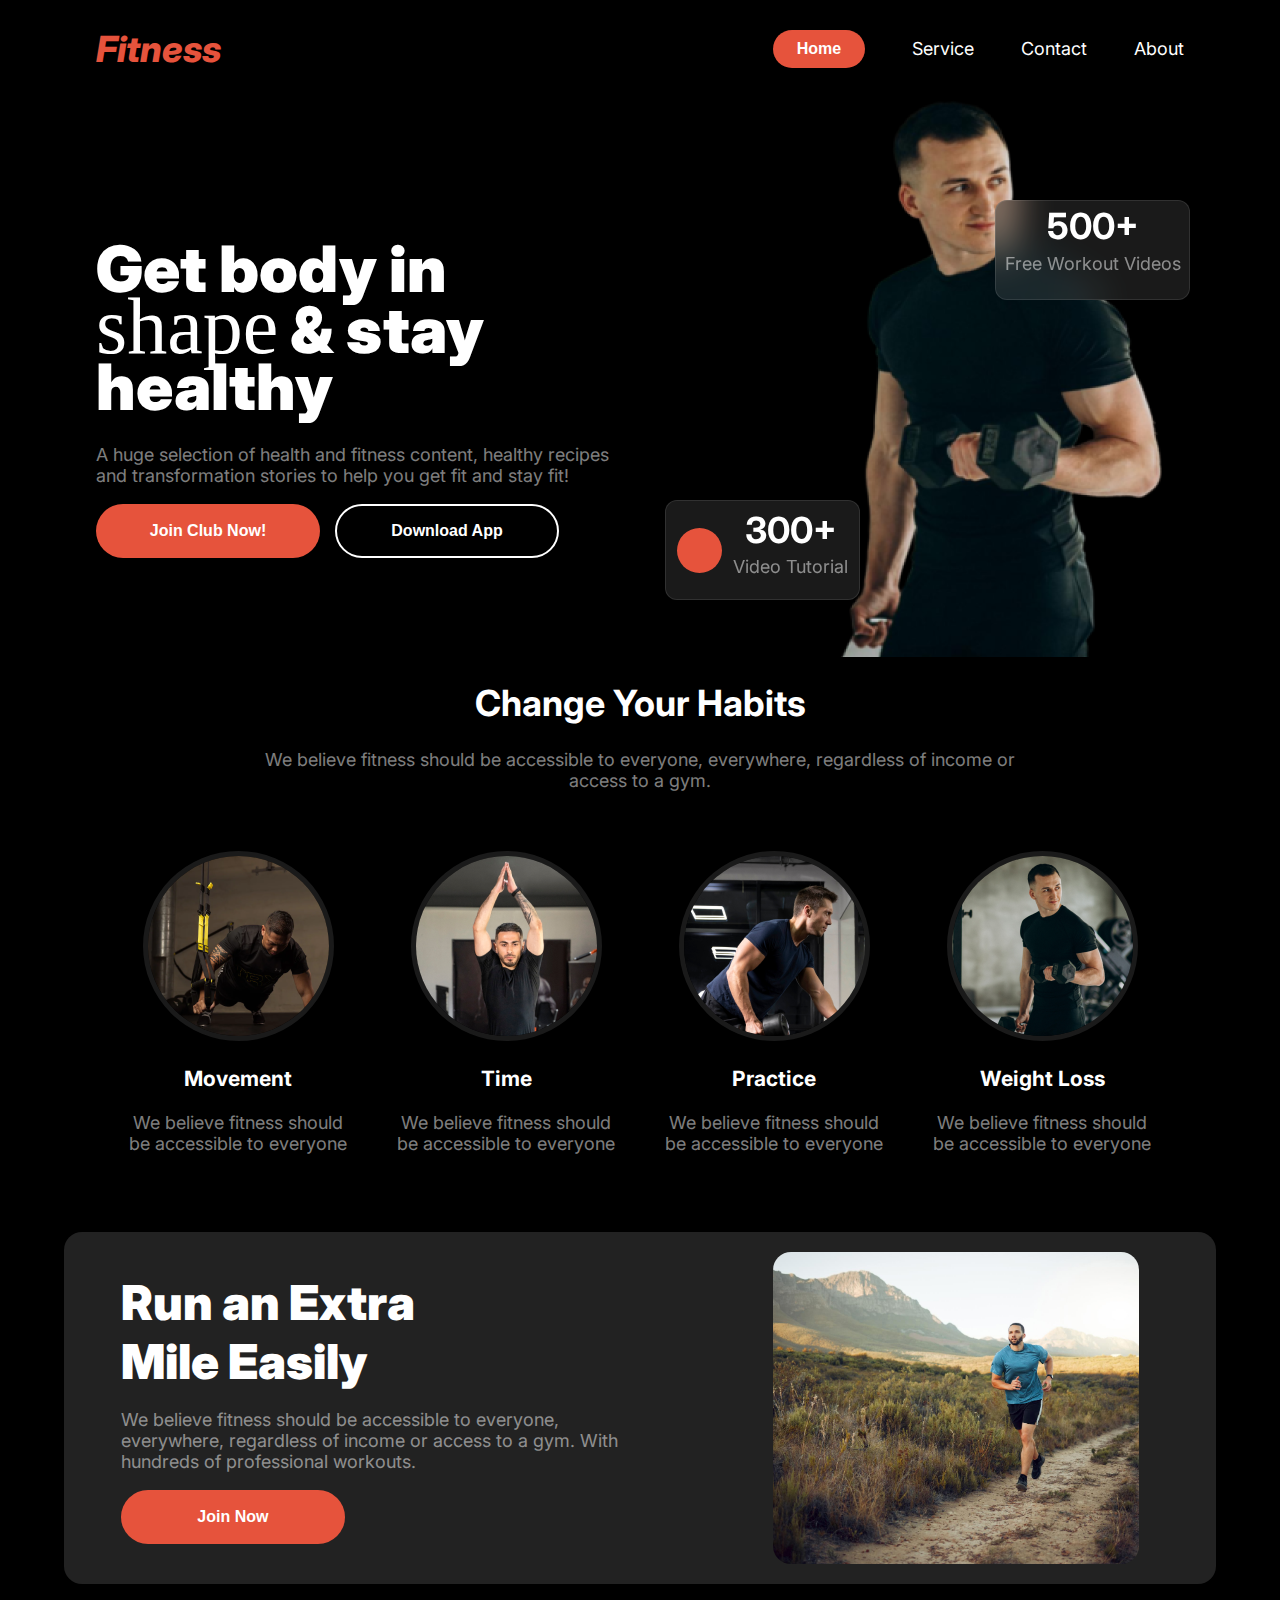
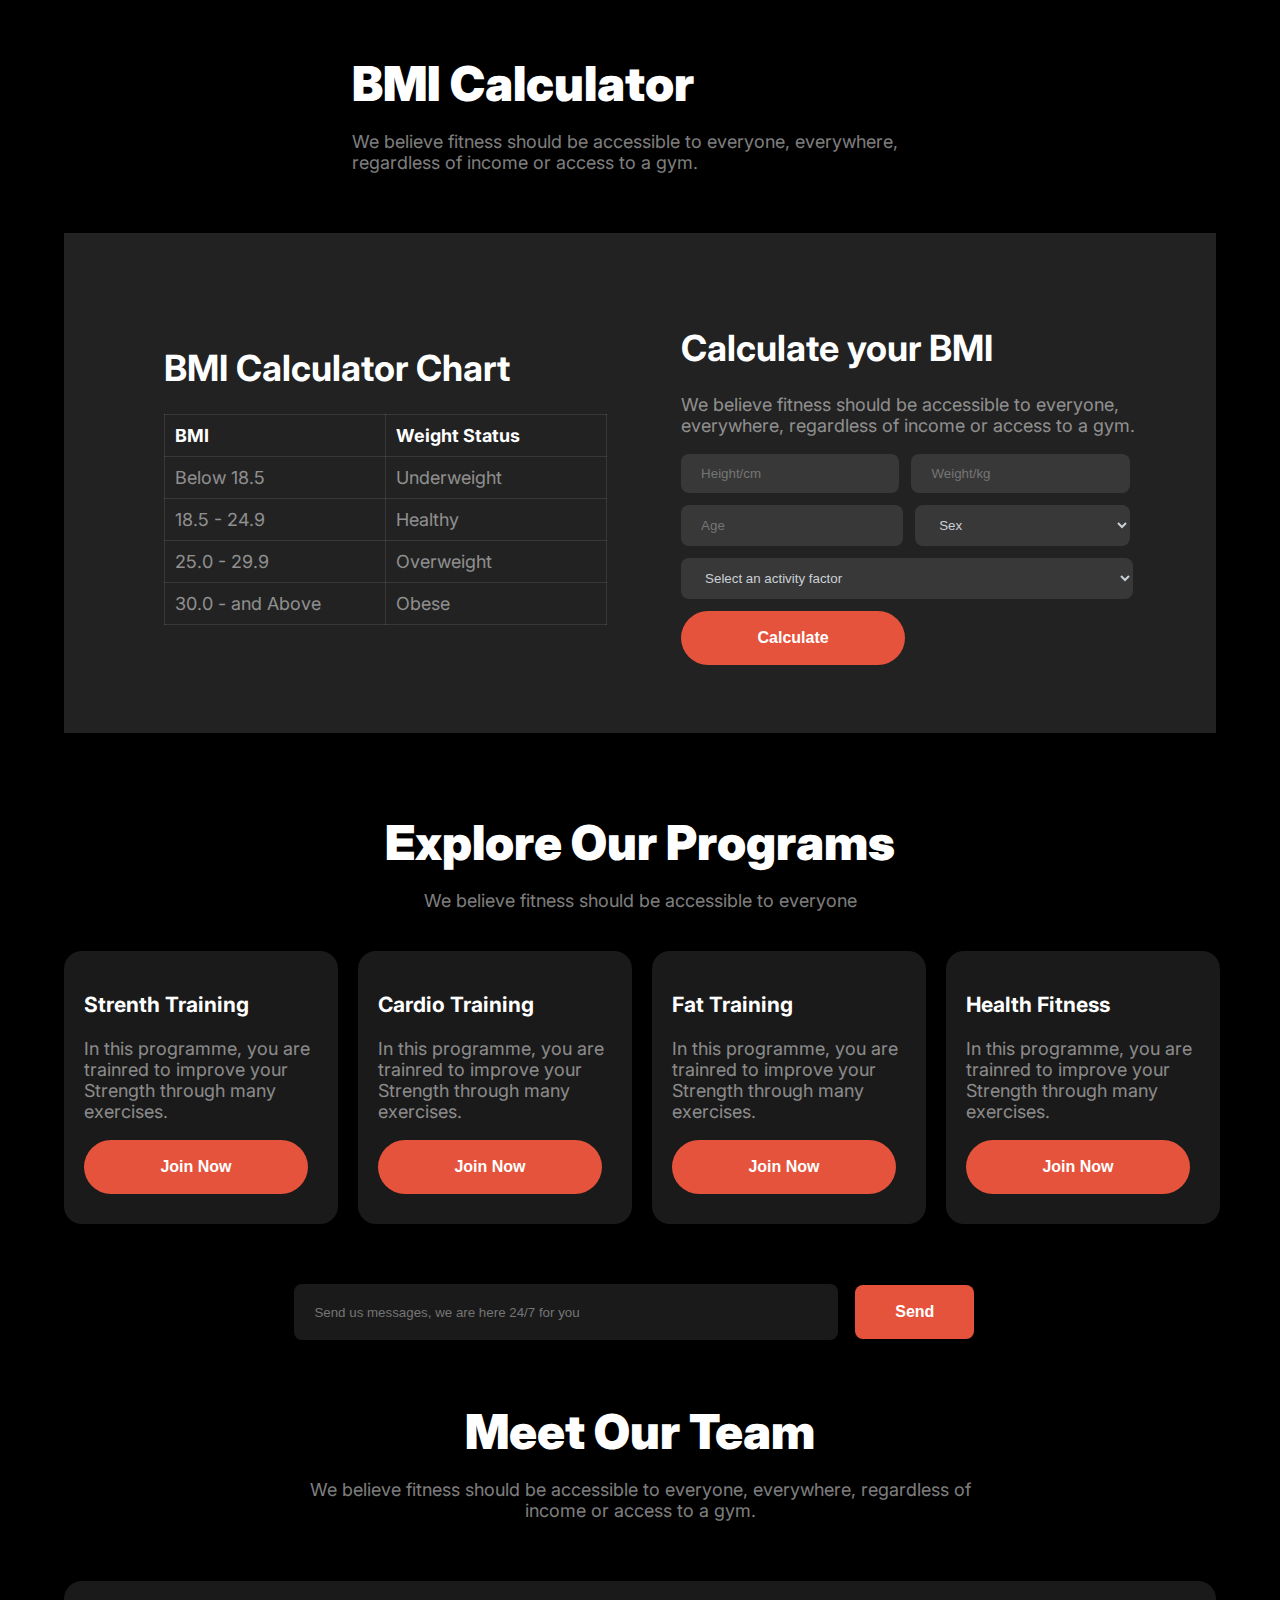
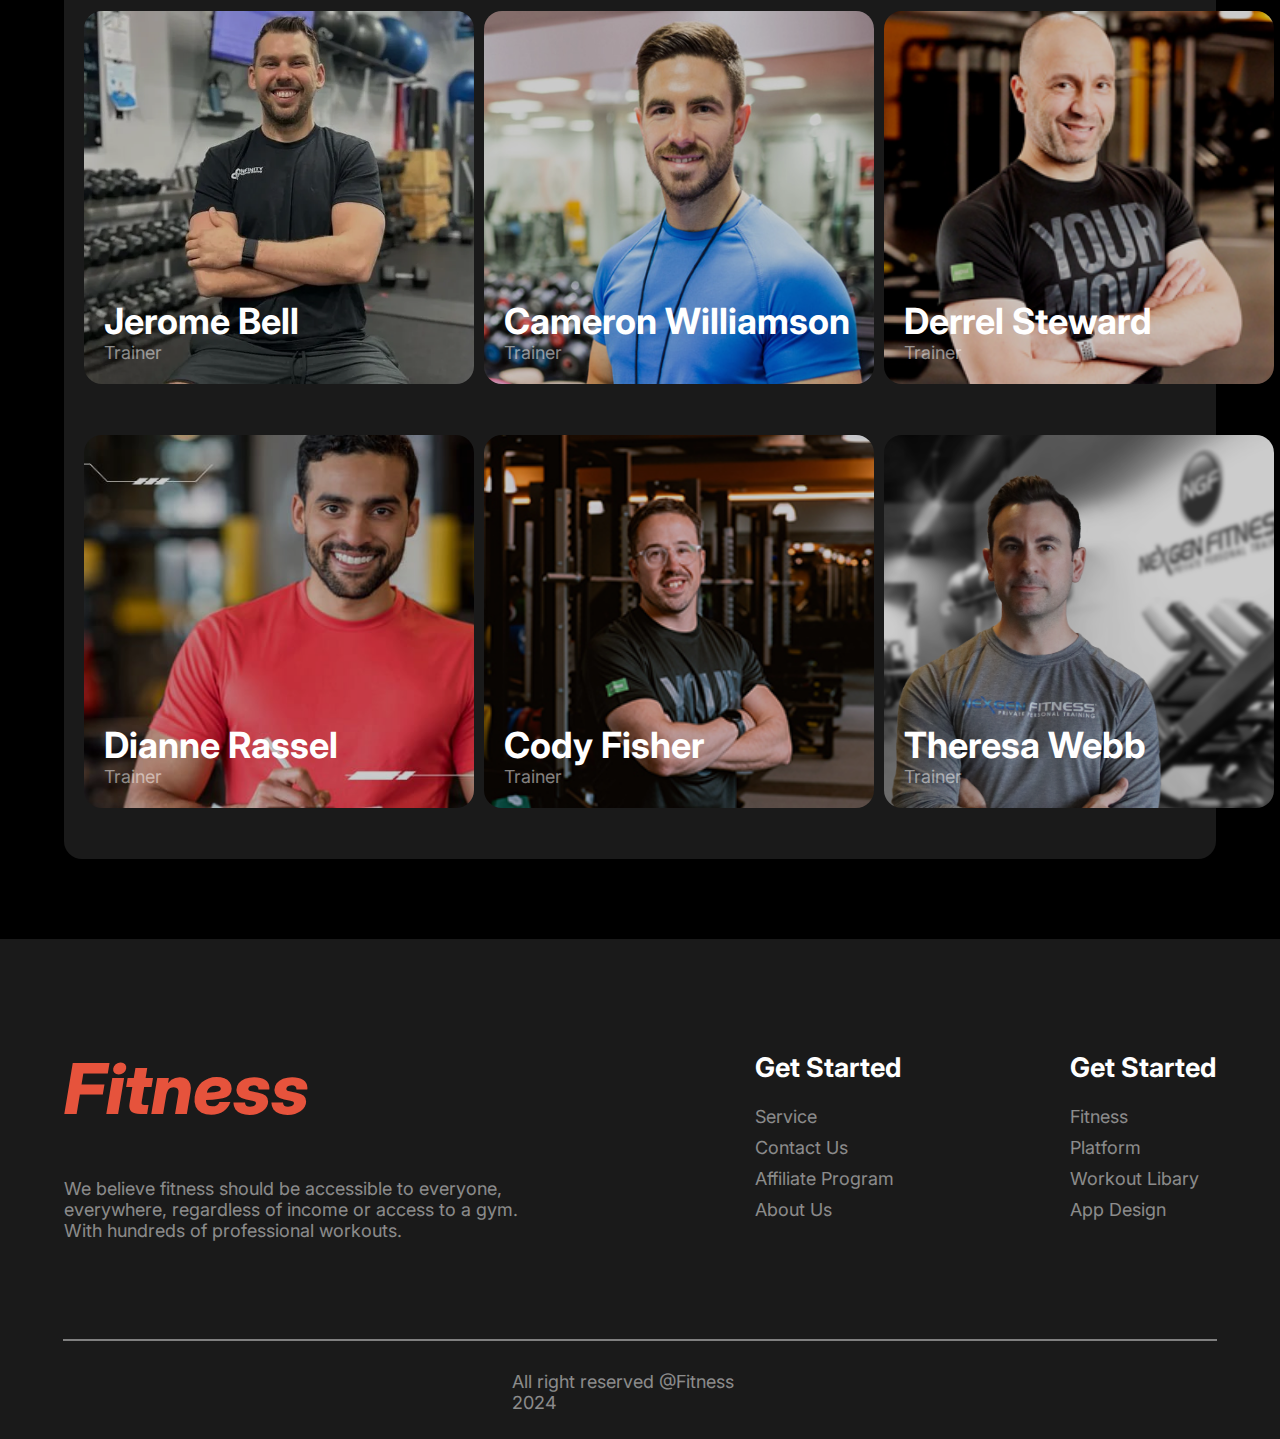
==== commit f8058554: "added some corrections to be specific" ====
--- a/styles/index.html
+++ b/styles/index.html
@@ -314,11 +314,5 @@
         <hr style="border: 1px solid grey;">
         <p class="right">All right reserved @Fitness 2024</p>
     </footer>
-    <section class="demo">
-        <div class="trans-card">
-            <h1>500+</h1>
-            <p>Free Workout Videos</p>
-        </div>
-    </section>
 </body>
 </html>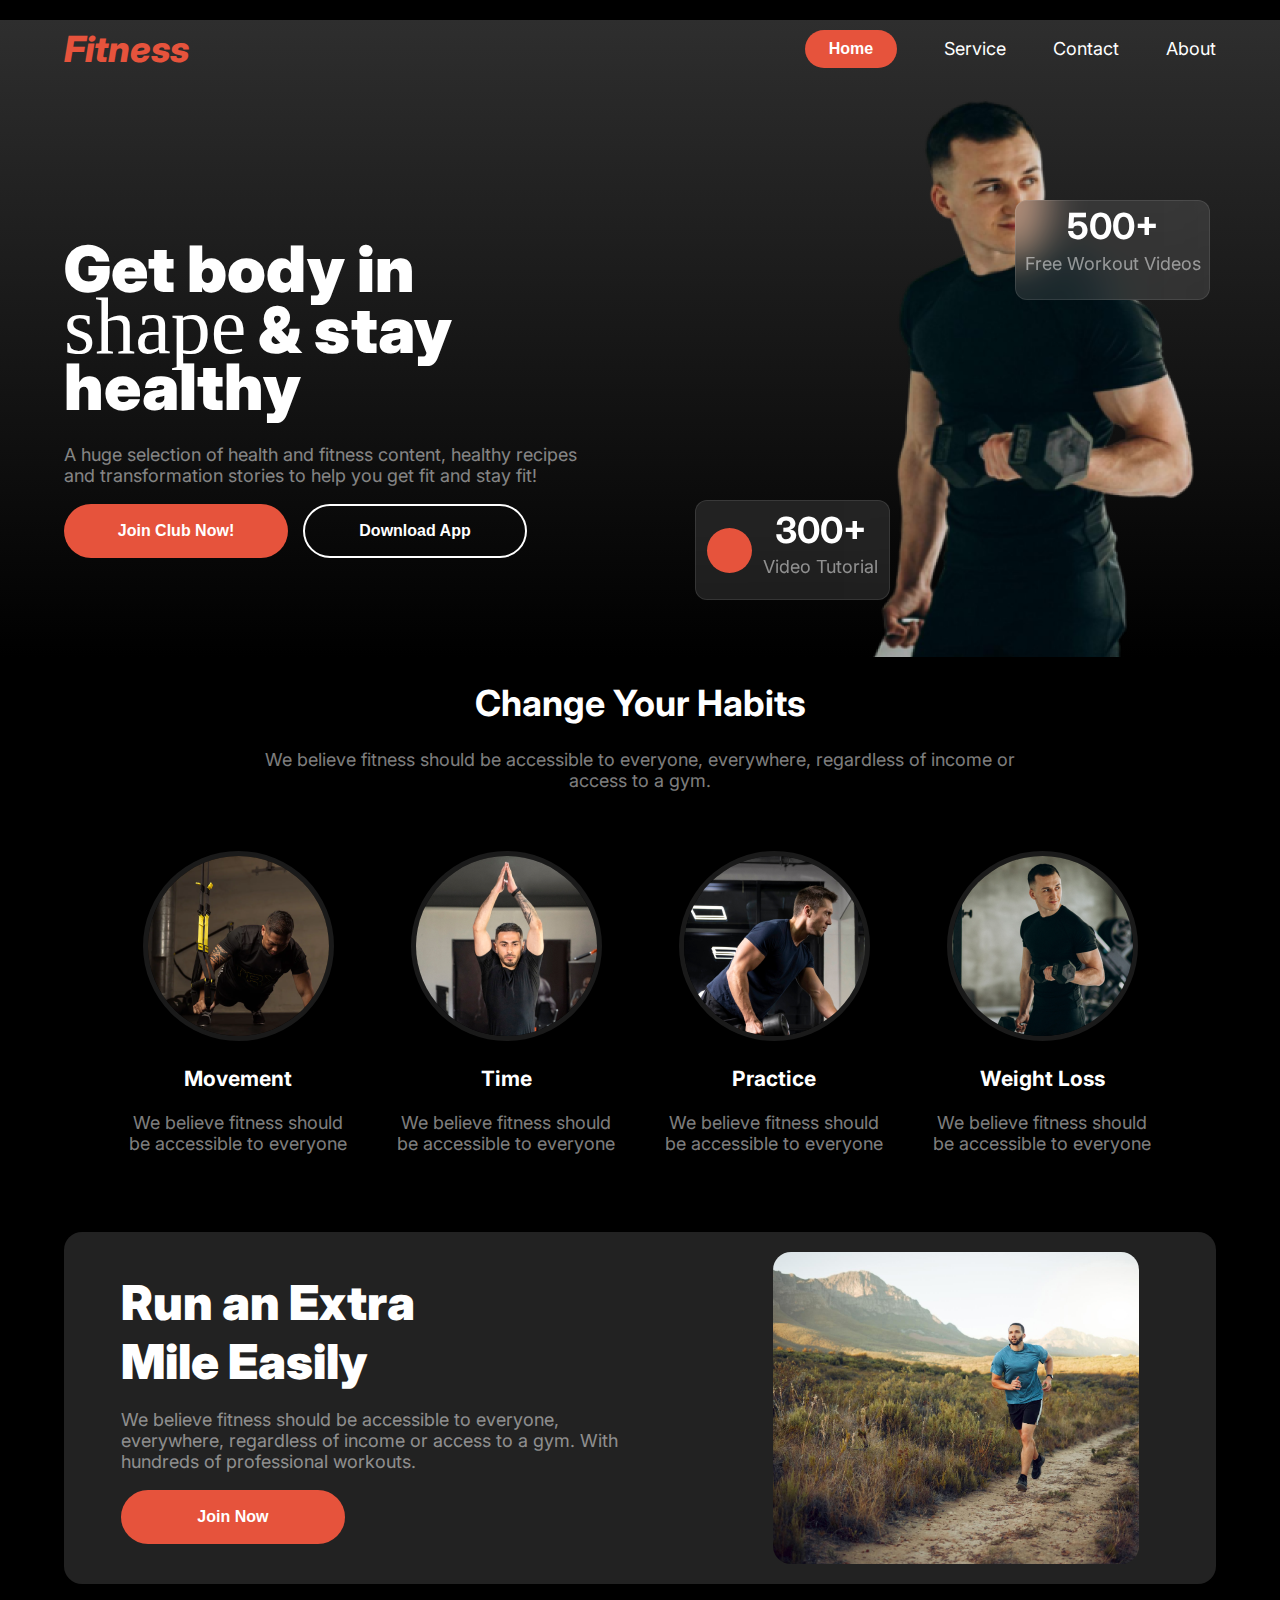
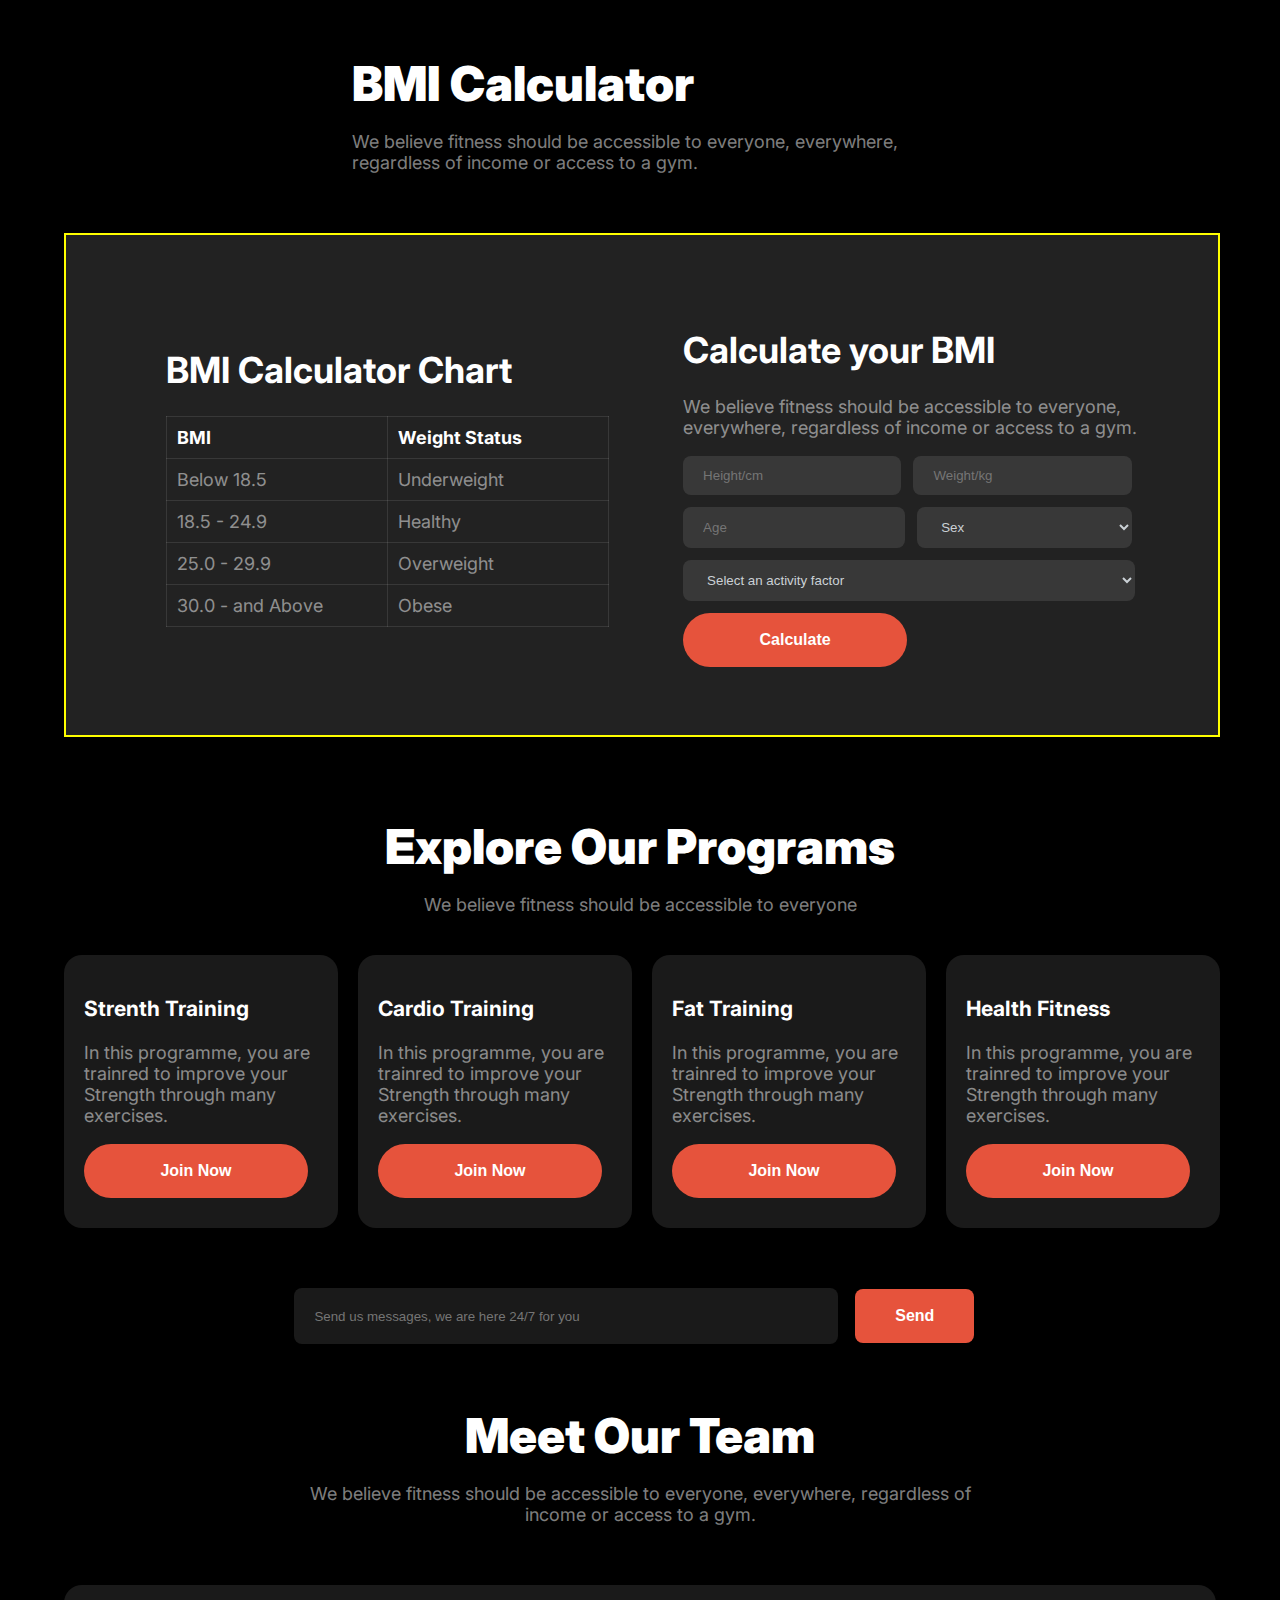
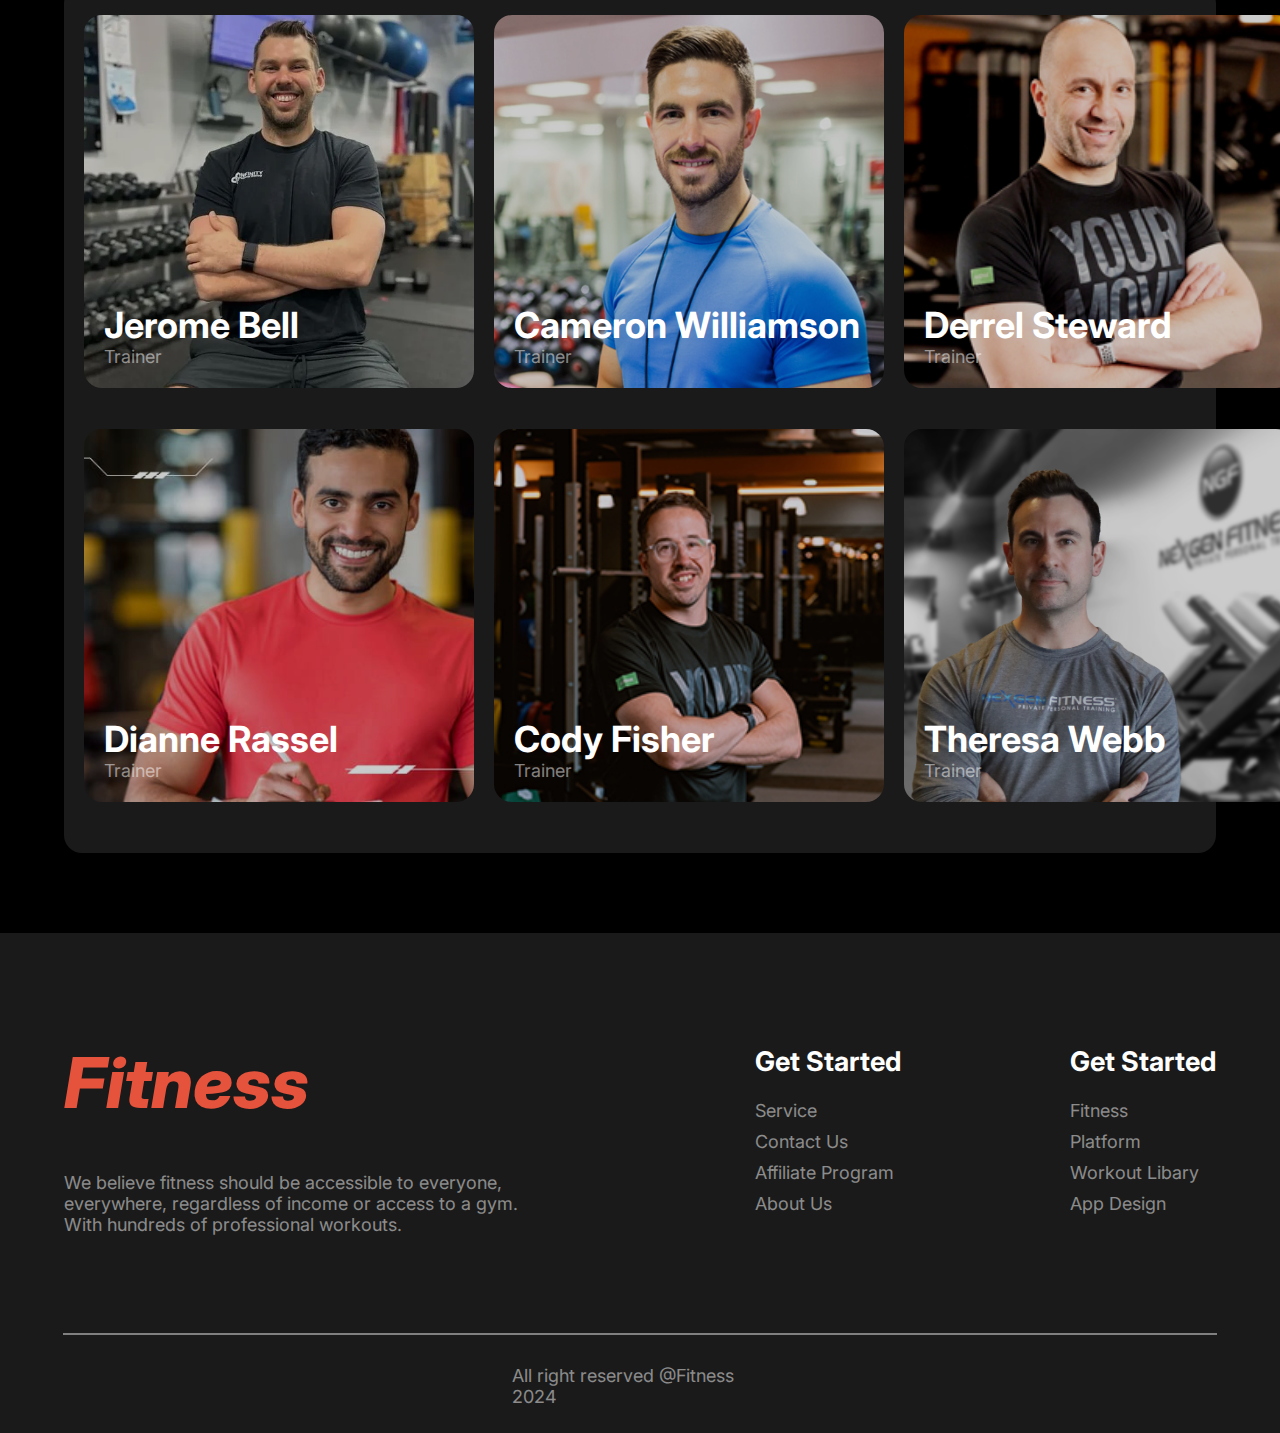
==== commit ee9b957a: "Added some fixes and functional changes" ====
--- a/styles/index.html
+++ b/styles/index.html
@@ -8,48 +8,50 @@
     <link rel="stylesheet" href="https://cdnjs.cloudflare.com/ajax/libs/font-awesome/6.6.0/css/all.min.css" integrity="sha512-Kc323vGBEqzTmouAECnVceyQqyqdsSiqLQISBL29aUW4U/M7pSPA/gEUZQqv1cwx4OnYxTxve5UMg5GT6L4JJg==" crossorigin="anonymous" referrerpolicy="no-referrer" />
 </head>
 <body class="inter-font">
-    <header>
-        <nav class="row-flex">
-           <div class="logo">
-            Fitness
+   <header>
+    <div class="header-container">
+            <nav class="row-flex">
+               <div class="logo">
+                Fitness
+               </div>
+               <div class="side-bar row-flex">
+                <button class="btn-nav">Home</button>
+                <p>Service</p>
+                <p>Contact</p>
+                <p>About</p>
+               </div>
+               <div class="ham-burger">
+                <i class="fa-solid fa-bars"></i>
+               </div>
+            </nav>
+    
+           <div class="main-container">
+            <div class="main-content">
+                <div class="main-text-container">
+                    <p class="main-text">Get body in <br> <span class="miama">shape</span> & stay <br>healthy</p>
+                    <p class="description D1">A huge selection of health and fitness content, healthy recipes <br>and transformation stories to help you get fit and stay fit!</p>
+                </div>
+                <div class="btn-container">
+                    <button class="btn-primary">Join Club Now!</button>
+                    <button class="btn-secondary">Download App</button>
+                </div>
+            </div>
+            <img src="/images/Images 2.png" alt="A body BUilder's image" class="builder-img-container">
            </div>
-           <div class="side-bar row-flex">
-            <button class="btn-nav">Home</button>
-            <p>Service</p>
-            <p>Contact</p>
-            <p>About</p>
+           <div class="floating-card">
+            <h1 class="floating-header">500+</h1>
+            <p class="description">Free Workout Videos</p>
            </div>
-           <div class="ham-burger">
-            <i class="fa-solid fa-bars"></i>
+    
+           <div class="floating-card floating-card-2">
+            <div class="ellipse"></div>
+            <div>
+            <h1 class="floating-header">300+</h1>
+            <p class="description">Video Tutorial</p>
+            </div>
            </div>
-        </nav>
-
-       <div class="main-container">
-        <div class="main-content">
-            <div class="main-text-container">
-                <p class="main-text">Get body in <br> <span class="miama">shape</span> & stay <br>healthy</p>
-                <p class="description D1">A huge selection of health and fitness content, healthy recipes <br>and transformation stories to help you get fit and stay fit!</p>
-            </div>
-            <div class="btn-container">
-                <button class="btn-primary">Join Club Now!</button>
-                <button class="btn-secondary">Download App</button>
-            </div>
-        </div>
-        <img src="/images/Images 2.png" alt="A body BUilder's image" class="builder-img-container">
-       </div>
-       <div class="floating-card">
-        <h1 class="floating-header">500+</h1>
-        <p class="description">Free Workout Videos</p>
-       </div>
-
-       <div class="floating-card floating-card-2">
-        <div class="ellipse"></div>
-        <div>
-        <h1 class="floating-header">300+</h1>
-        <p class="description">Video Tutorial</p>
-        </div>
-       </div>
-    </header>
+    </div>
+   </header>
     <main>
         <section class="habits">
             <div class="text-container">
--- a/styles/style.css
+++ b/styles/style.css
@@ -28,14 +28,27 @@
     font-style: normal;
     color: white;
   }
-  
+
+  button {
+    cursor: pointer;
+    transition-duration: 0.4s;
+}
+
 
   header{
-    width: 85%;
+    max-width: 1440px;
+    margin: 0 auto;
     /* border: 2px solid red; */
-    margin: 0 auto;
+    background-image: linear-gradient(180.00deg, rgba(255, 255, 255, 0.179),rgba(0, 0, 0, 0.996) 100%);
     /* background: linear-gradient(180.00deg, rgb(17, 17, 17),rgba(119, 119, 119, 0) 100%); */
     margin-top: 20px;
+  }
+  
+
+  .header-container{
+    width: 90%;
+    /* border: 2px solid rgb(157, 255, 0); */
+    margin: 0 auto;
   }
 
 
@@ -103,12 +116,12 @@
 
     position: absolute;
     top: 200px;
-    right: 90px;
+    right: 70px;
 }
 
 .floating-card-2{
     top: 500px;
-    right:420px;
+    right:390px;
     display: flex;
     align-items: center;
     justify-content: space-evenly;
@@ -253,10 +266,12 @@
 }
 
 .bmi-frame{
+    border: 2px solid yellow;
     display: flex;
     align-items: center;
     justify-content: center;
     width: 100%;
+    /* width: 1440px; */
 }
 
 .table-container{
@@ -397,7 +412,7 @@
     padding: 20px;
     display: grid;
     grid-template-columns: 1fr 1fr 1fr;
-    gap: 10px;
+    grid-column-gap: 20px;
 }
 
 .img-container{
@@ -569,6 +584,12 @@
         text-align: center;
         align-items: center;
         margin-bottom: 30px;
+    }
+
+     /* section-BMI-starts-here */
+
+     .table-container{
+        margin: 0 auto;
     }
 
     .bmi-frame{
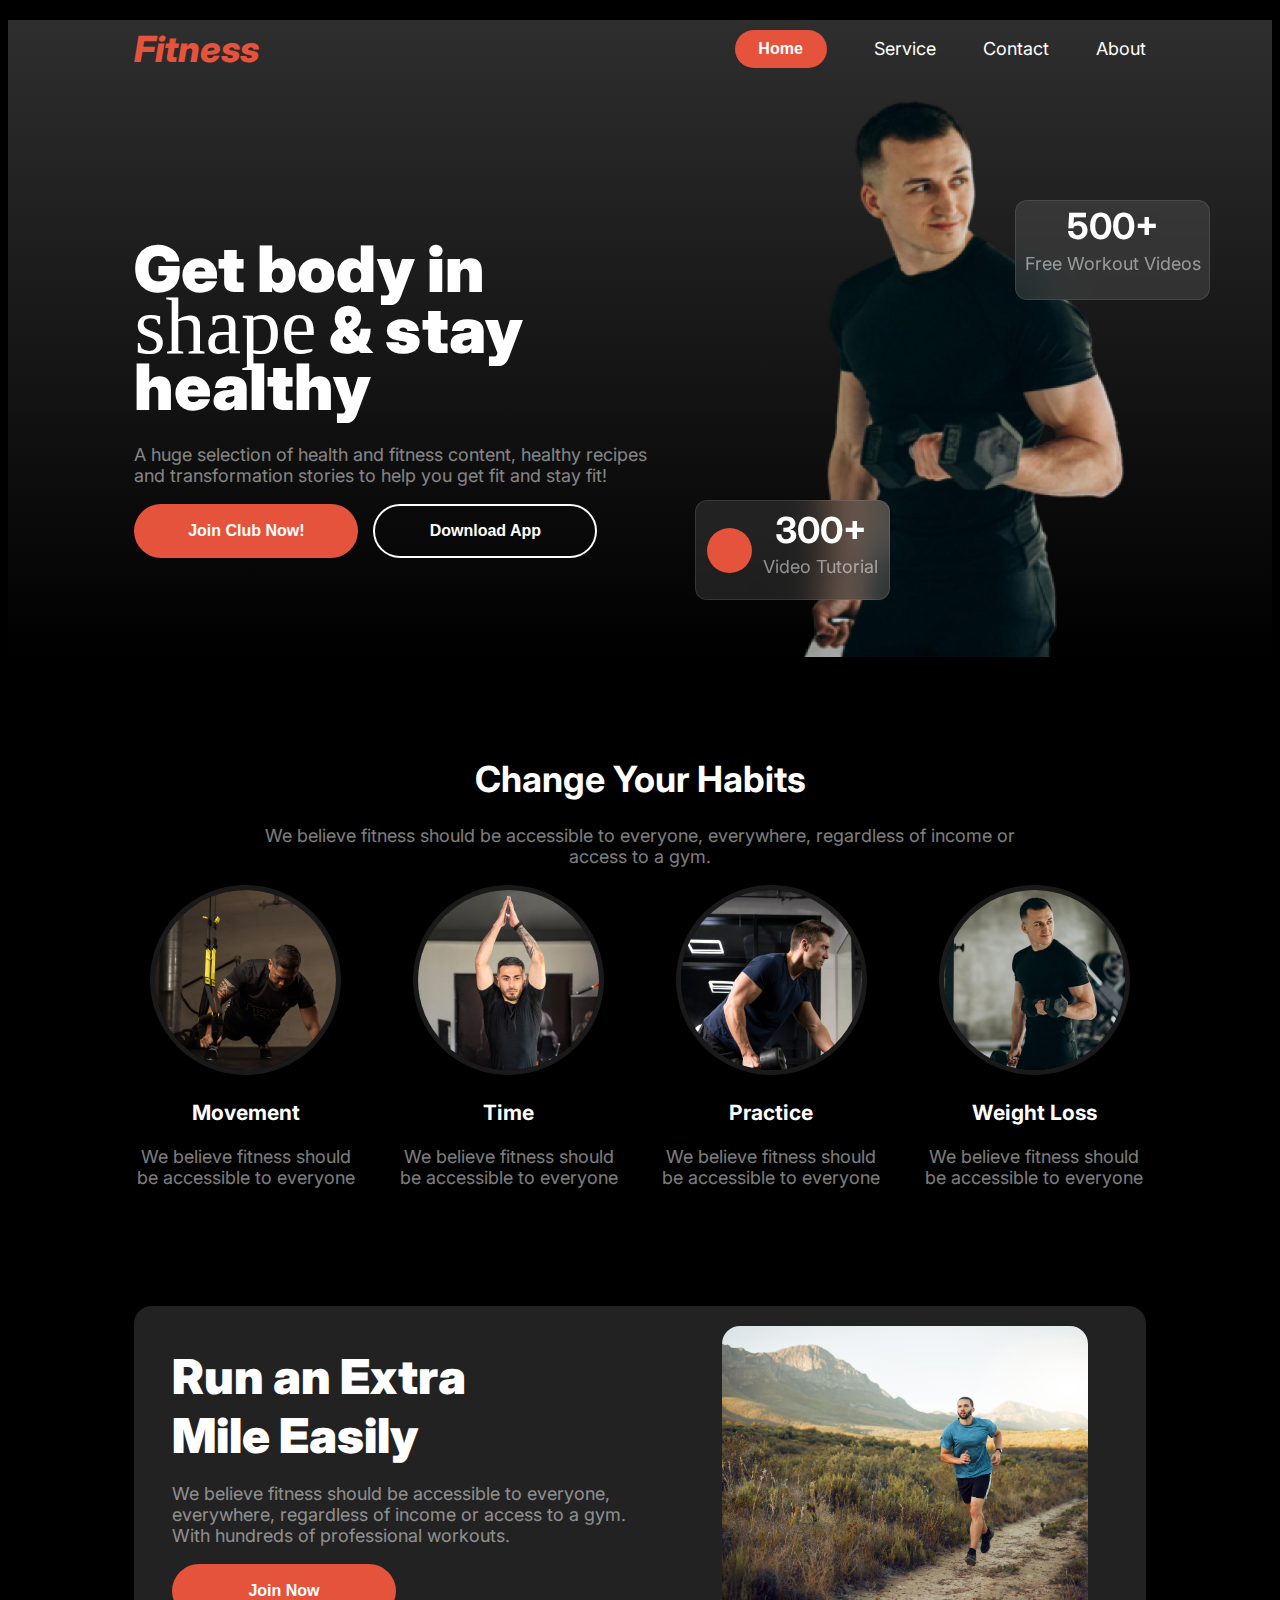
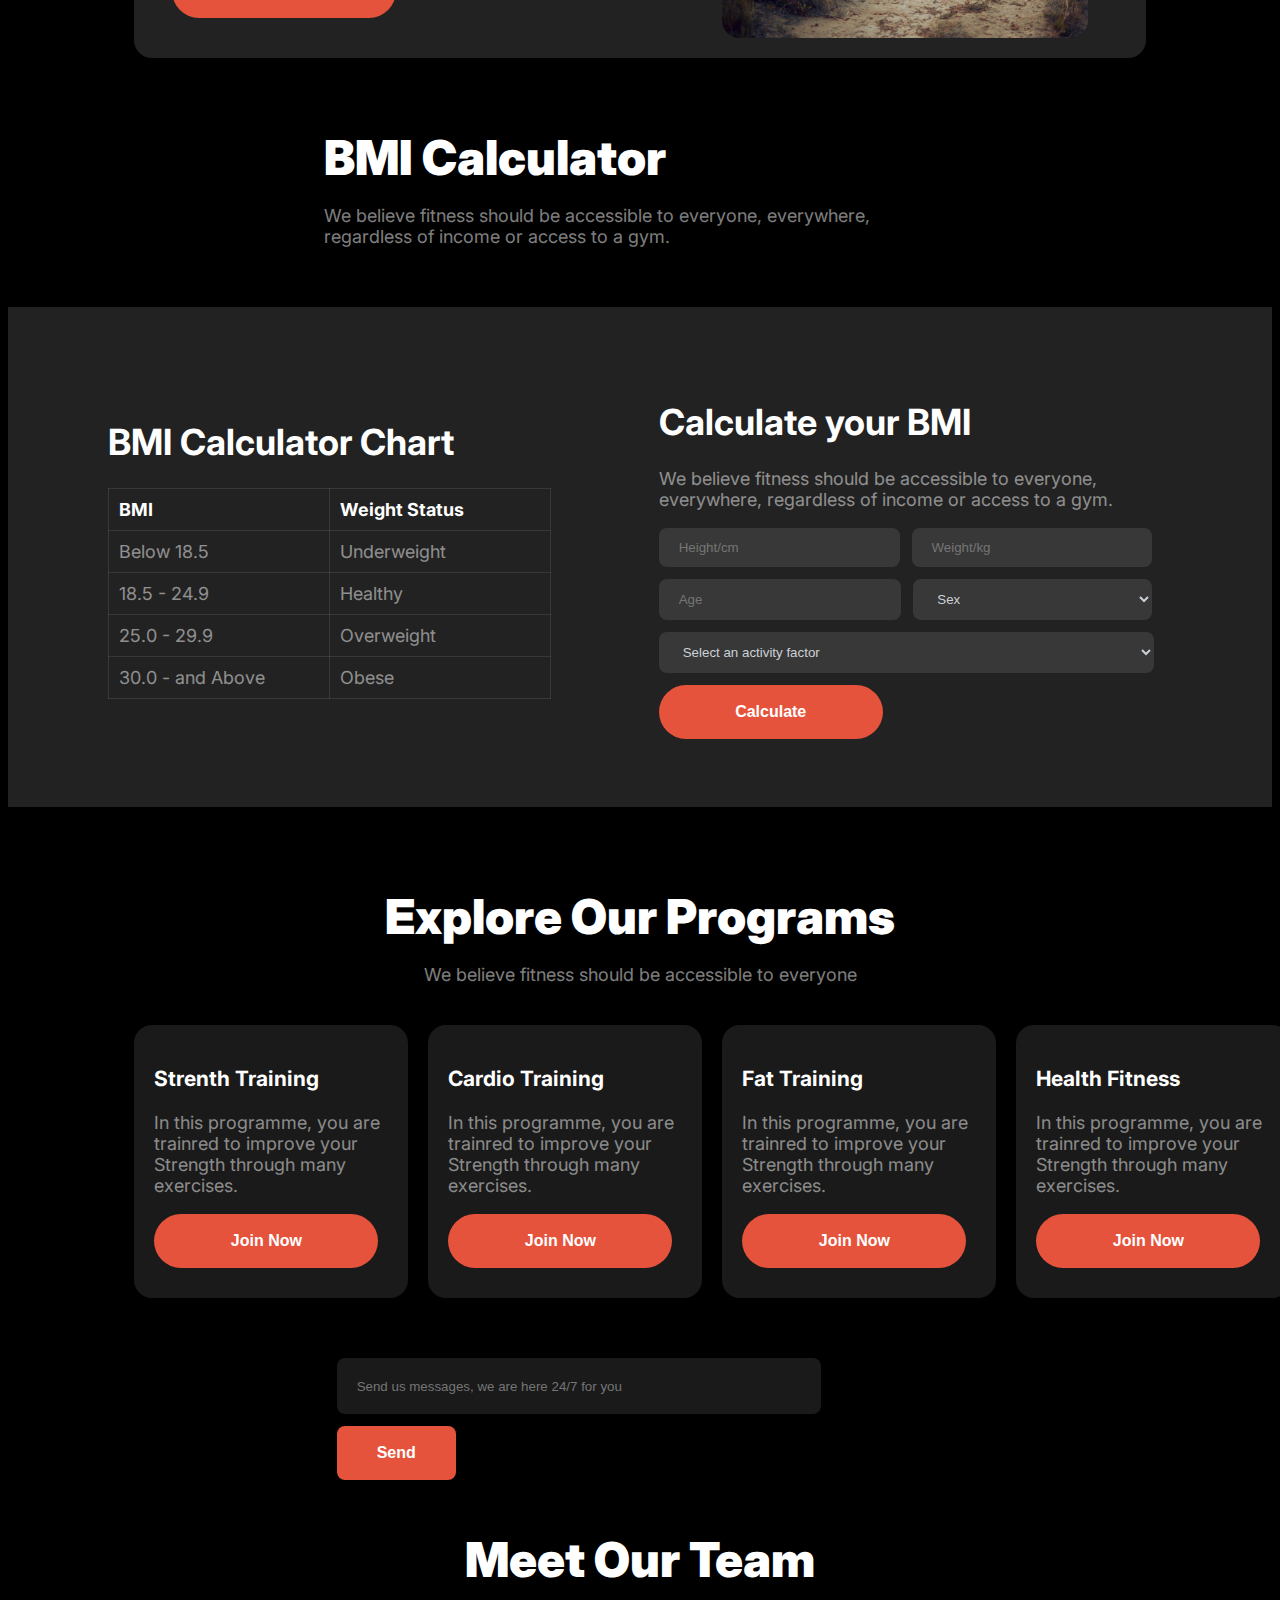
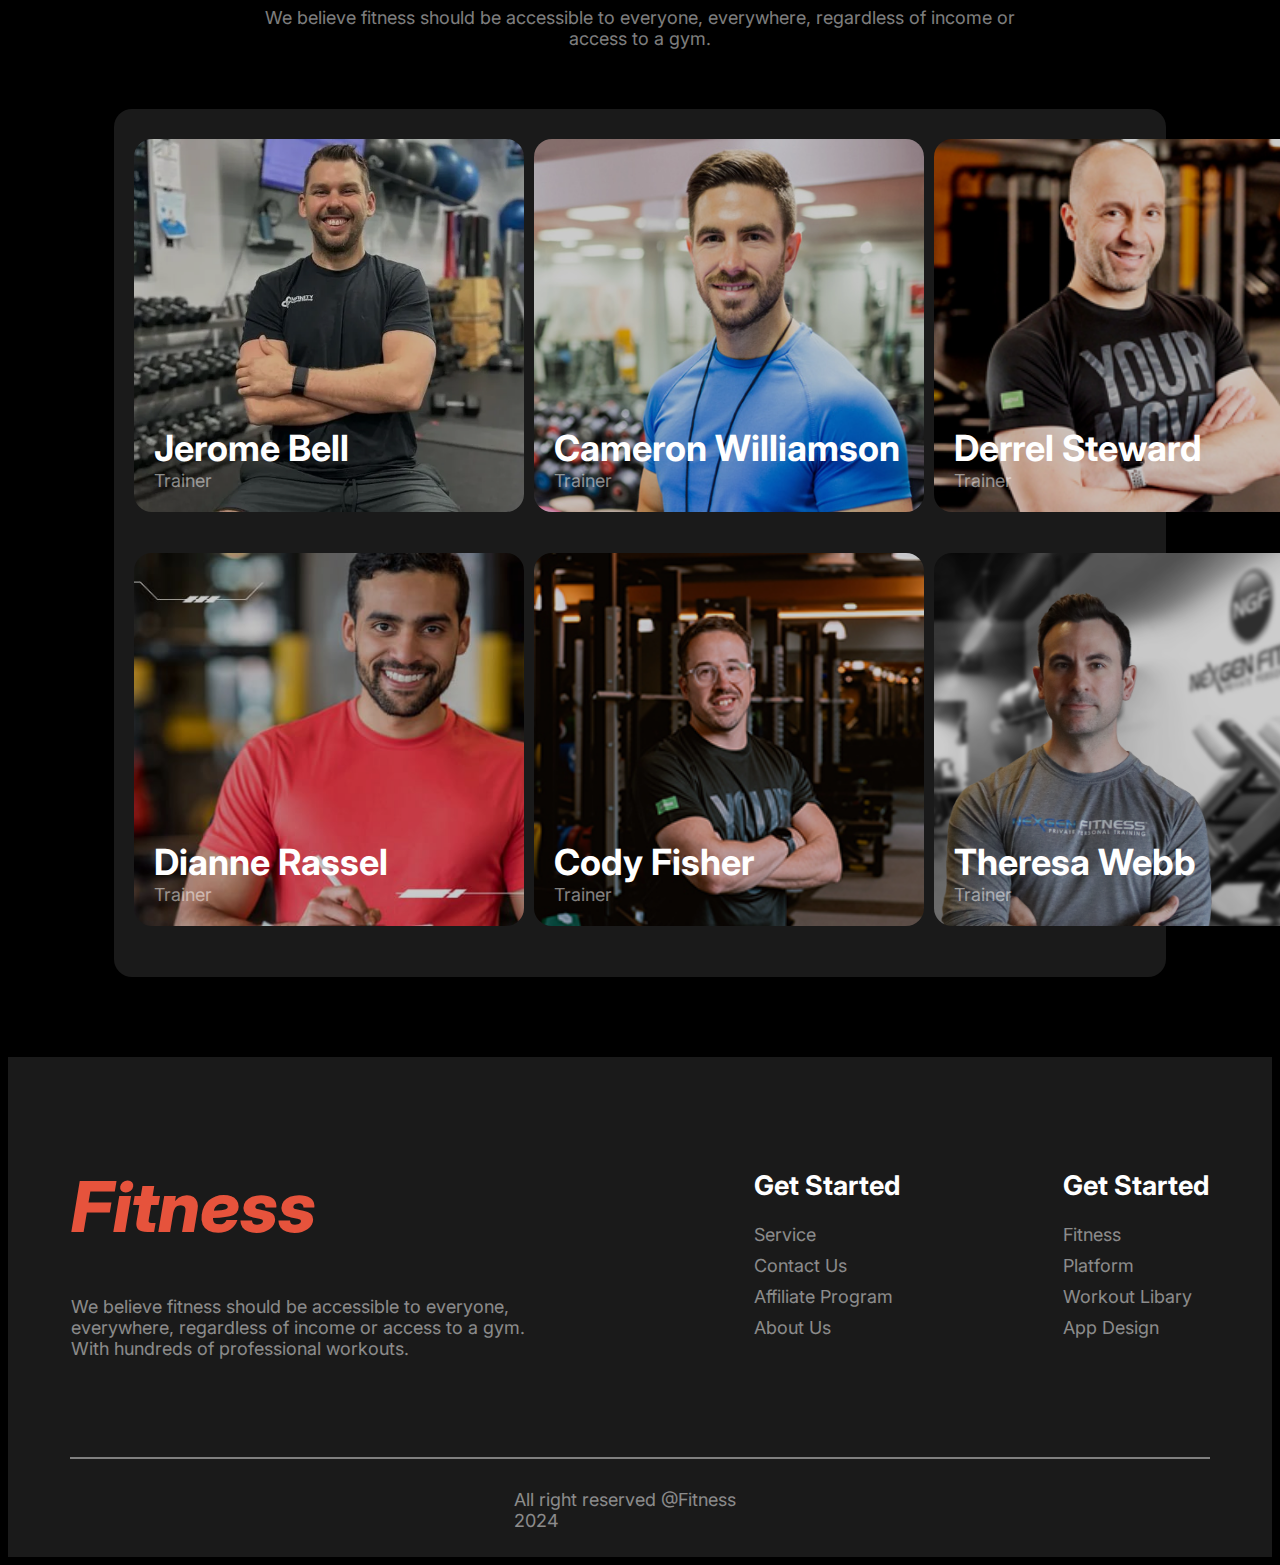
==== commit 135fad29: "added some sizing overall" ====
--- a/styles/index.html
+++ b/styles/index.html
@@ -9,7 +9,7 @@
 </head>
 <body class="inter-font">
    <header>
-    <div class="header-container">
+    <div class="header-container width">
             <nav class="row-flex">
                <div class="logo">
                 Fitness
@@ -36,7 +36,7 @@
                     <button class="btn-secondary">Download App</button>
                 </div>
             </div>
-            <img src="/images/Images 2.png" alt="A body BUilder's image" class="builder-img-container">
+            <img src="../images/Images2.png" alt="A body BUilder's image" class="builder-img-container">
            </div>
            <div class="floating-card">
             <h1 class="floating-header">500+</h1>
@@ -53,7 +53,7 @@
     </div>
    </header>
     <main>
-        <section class="habits">
+        <section class="habits width">
             <div class="text-container">
                 <h1>Change Your Habits</h1>
                 <p class="description">We believe fitness should be accessible to everyone, everywhere, regardless of income or <br>
@@ -61,27 +61,27 @@
             </div>
             <div class="habit-main-image-container">
                 <div class="habit-image-container-1">
-                    <img class="img" src="/images/image 3.png" alt="">
+                    <img class="img" src="../images/image3.png" alt="">
                     <h3>Movement</h3>
                     <p class="description">We believe fitness should be accessible to everyone</p>
                 </div>
                 <div class="habit-image-container-2">
-                    <img class="img" src="/images/image 2.png" alt="">
+                    <img class="img" src="../images/image2.png" alt="">
                     <h3>Time</h3>
                     <p class="description">We believe fitness should be accessible to everyone</p>
                 </div><div class="habit-image-container-3">
-                    <img class="img" src="/images/image 4.png" alt="">
+                    <img class="img" src="../images/image4.png" alt="">
                     <h3>Practice</h3>
                     <p class="description">We believe fitness should be accessible to everyone</p>
                 </div>
                 <div class="habit-image-container-4">
-                    <img class="img" src="/images/image 5.png" alt="">
+                    <img class="img" src="../images/image5.png" alt="">
                     <h3>Weight Loss</h3>
                     <p class="description">We believe fitness should be accessible to everyone</p>
                 </div>
             </div>
            </section>
-           <section class="run">
+           <section class="run width">
             <div class="section-text-container">
                 <h1 class="bold-text">Run an Extra <br> 
                     Mile Easily</h1>
@@ -158,7 +158,7 @@
             </div>
            </section>
 
-           <section class="new-addition">
+           <section class="new-addition width">
             <div class="new-heading">
                 <h1 class="bold-text">Explore Our Programs</h1>
                 <p class="description">We believe fitness should be accessible to everyone</p>
@@ -222,7 +222,7 @@
                 <p class="description">We believe fitness should be accessible to everyone, everywhere, 
                     regardless of income or access to a gym.</p>
                 </div>
-                <div class="team-container">
+                <div class="team-container width">
                     <div class="team-card-container">
                         <div class="img-container"><img src="/images/trainer1.png" alt="">
                             <div class="trainer-name">
--- a/styles/style.css
+++ b/styles/style.css
@@ -7,8 +7,12 @@
 
 body{
     background-color: black;
-    max-width: 1440px;
+}
+
+.width{
+    width: 80%;
     margin: 0 auto;
+    /* border: 2px solid rgb(0, 255, 55); */
 }
 
 .inter-font {
@@ -36,19 +40,14 @@
 
 
   header{
-    max-width: 1440px;
-    margin: 0 auto;
     /* border: 2px solid red; */
     background-image: linear-gradient(180.00deg, rgba(255, 255, 255, 0.179),rgba(0, 0, 0, 0.996) 100%);
-    /* background: linear-gradient(180.00deg, rgb(17, 17, 17),rgba(119, 119, 119, 0) 100%); */
     margin-top: 20px;
   }
   
 
   .header-container{
-    width: 90%;
     /* border: 2px solid rgb(157, 255, 0); */
-    margin: 0 auto;
   }
 
 
@@ -187,15 +186,13 @@
 
 main{
     /* border: 2px solid red; */
-    width: 90%;
-    margin: 0 auto;
+    /* width: 90%; */
+    /* margin: 0 auto; */
 }
 
 .habits{
     margin-top: 100px;
     text-align: center;
-    width: 100%;
-    margin: 0 auto;
     /* border: 2px solid red; */
 }
 
@@ -208,7 +205,7 @@
     display: flex;
     justify-content: space-between;
     margin-bottom: 100px;
-    margin: 60px;
+    /* margin: 60px; */
     gap: 40px;
 }
 
@@ -216,8 +213,6 @@
 
 .run{
     /* border: 2px solid red; */
-    width: 100%;
-    margin: 0 auto;
     display: flex;
     align-items: center;
     justify-content: space-around;
@@ -247,17 +242,13 @@
 
 /* BMI-Calculator-starts-here */
 
-/* .bmi-calculator{
-    min-height: 700px;
-} */
-
 .bmi-heading{
     max-width: 50%;
     margin: 0 auto ;
 }
 
 .bmi-frame{
-    width: 1440px;
+    /* width: 1440px; */
     height: 500px;
     margin-top: 60px;
     margin-bottom: 80px;
@@ -266,7 +257,7 @@
 }
 
 .bmi-frame{
-    border: 2px solid yellow;
+    /* border: 2px solid yellow; */
     display: flex;
     align-items: center;
     justify-content: center;
@@ -344,9 +335,6 @@
 
 /* section-new-starts-here */
 
-.new-addition{
-    width: 100%;
-}
 
 .new-heading{
     text-align: center;
@@ -412,7 +400,7 @@
     padding: 20px;
     display: grid;
     grid-template-columns: 1fr 1fr 1fr;
-    grid-column-gap: 20px;
+    grid-column-gap: 10px;
 }
 
 .img-container{
@@ -444,10 +432,9 @@
 /* Footer-section-stars-here */
 
 footer{
-    max-width: 1440px;
     background: rgba(255, 255, 255, 0.1);
     min-height: 500px;
-    margin: 0 auto;
+    /* margin: 0 auto; */
 }
 
 .footer-content{
@@ -600,7 +587,7 @@
         width: 100%;
         height: auto;
         margin: 10px auto;
-        border: 1px solid red;
+        /* border: 1px solid red; */
         padding-top: 20px;
         padding-bottom: 40px;
     }
@@ -608,6 +595,7 @@
     .bmi-heading{
         max-width: 90%;
         margin-bottom: 20px;
+        margin-top: 20px;
     }
 
     .calculator-container{
@@ -646,7 +634,7 @@
 
     .send-message-container{
         width: 100%;
-        margin-left: 32px;
+        margin-left: 18px;
 
     }
     
@@ -699,6 +687,12 @@
         margin-bottom: 30px;
     }
 
+
+    .width{
+        width: 95%;
+        margin: 0 auto;
+    }
+
    
 
 
